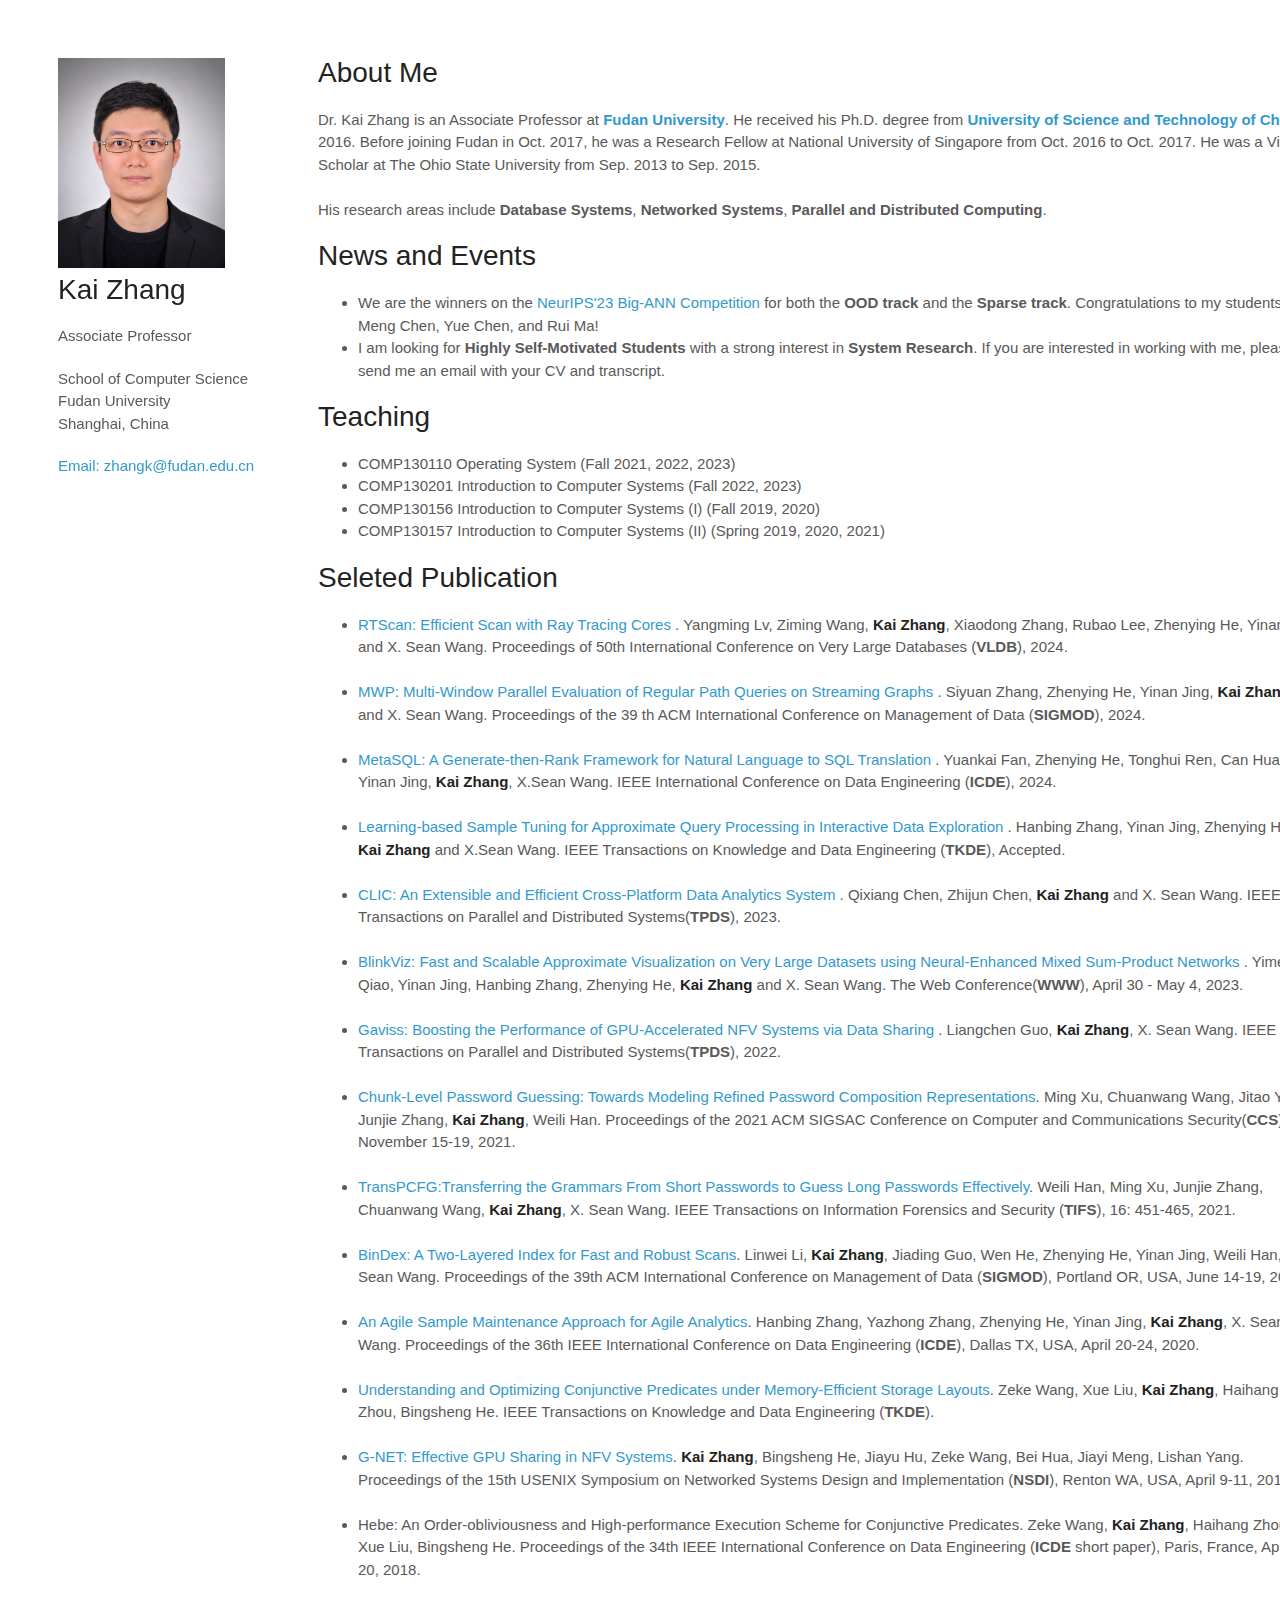
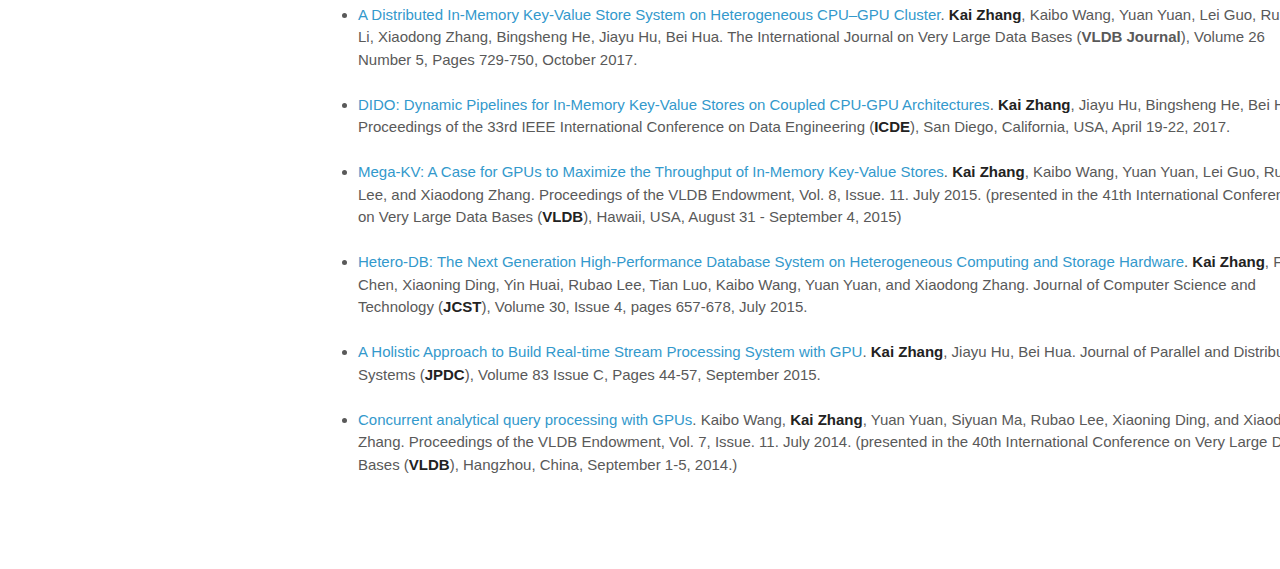
==== index.html @ 220f1250 "update authors" ====
<!doctype html>
<html>
  <head>
    <meta charset="utf-8">
    <meta http-equiv="X-UA-Compatible" content="chrome=1">
    <title>Kai Zhang</title>

    <link rel="stylesheet" href="stylesheets/styles.css">
    <link rel="stylesheet" href="stylesheets/pygment_trac.css">
    <meta name="viewport" content="width=device-width">
    <!--[if lt IE 9]>
    <script src="//html5shiv.googlecode.com/svn/trunk/html5.js"></script>
    <![endif]-->
  </head>
  <body>
    <div class="wrapper">
      <header>
        <div align="left">
          <img src="my.jpg" height="210"/>
        </div>
        <h1>Kai Zhang</h1>
        <p>Associate Professor</p>
        <p>School of Computer Science <br>  Fudan University <br>  Shanghai, China</p>
        <p><a href="mailto:zhangk@fudan.edu.cn">Email: zhangk@fudan.edu.cn</a></p>
        
      </header>
      <section>
        <h1>About Me</h1>

        <p>
          Dr. Kai Zhang is an Associate Professor at <a href="http://www.fudan.edu.cn/"><b>Fudan University</b></a>. He received his Ph.D. degree from <a href="http://www.ustc.edu.cn/"><b>University of Science and Technology of China</b></a> in 2016. Before joining Fudan in Oct. 2017, he was a Research Fellow at National University of Singapore from Oct. 2016 to Oct. 2017. He was a Visiting Scholar at The Ohio State University from Sep. 2013 to Sep. 2015.
          <br /> <br />
          His research areas include <b>Database Systems</b>, <b>Networked Systems</b>, <b>Parallel and Distributed Computing</b>.
        </p>

        <h1>News and Events</h1>

          <ul>
            <li>We are the winners on the <a href="https://big-ann-benchmarks.com/neurips23.html">NeurIPS'23 Big-ANN Competition</a> for both the <b>OOD track</b> and the <b>Sparse track</b>. Congratulations to my students Meng Chen, Yue Chen, and Rui Ma!  </li>
            <li>I am looking for <b>Highly Self-Motivated Students</b> with a strong interest in <b>System Research</b>. If you are interested in working with me, please send me an email with your CV and transcript.</li>
          </ul>

        <h1>Teaching</h1>
        <ul>
          <li>COMP130110 Operating System (Fall 2021, 2022, 2023)</li>
          <li>COMP130201 Introduction to Computer Systems (Fall 2022, 2023)</li>
          <li>COMP130156 Introduction to Computer Systems (I) (Fall 2019, 2020)</li>
          <li>COMP130157 Introduction to Computer Systems (II) (Spring 2019, 2020, 2021)</li>
        </ul>

        <h1>Seleted Publication</h1> 

        <ul>

          <li > <a href="">RTScan: Efficient Scan with Ray Tracing Cores </a>. Yangming Lv, Ziming Wang, <strong>Kai Zhang</strong>, Xiaodong Zhang, Rubao Lee, Zhenying He, Yinan Jing and X. Sean Wang. Proceedings of 50th International Conference on Very Large Databases (<b>VLDB</b>), 2024.
          </li>
          <br />
  
          <li > <a href="">MWP: Multi-Window Parallel Evaluation of Regular Path Queries on Streaming Graphs </a>. Siyuan Zhang, Zhenying He, Yinan Jing, <strong>Kai Zhang</strong> and X. Sean Wang.  Proceedings of the 39 th ACM International Conference on Management of Data (<b>SIGMOD</b>), 2024.
          </li>
          <br />
  
          <li > <a href="">MetaSQL: A Generate-then-Rank Framework for Natural Language to SQL Translation </a>. Yuankai Fan, Zhenying He, Tonghui Ren, Can Huang, Yinan Jing, <strong>Kai Zhang</strong>, X.Sean Wang.  IEEE International Conference on Data Engineering (<b>ICDE</b>), 2024.
          </li>
          <br />
  
          <li > <a href="">Learning-based Sample Tuning for Approximate Query Processing in Interactive Data Exploration </a>. Hanbing Zhang, Yinan Jing, Zhenying He, <strong>Kai Zhang</strong> and X.Sean Wang.   IEEE Transactions on Knowledge and Data Engineering (<b>TKDE</b>), Accepted.
          </li>
          <br />
  
          <li > <a href="">CLIC: An Extensible and Efficient Cross-Platform Data Analytics System </a>. Qixiang Chen, Zhijun Chen, <strong>Kai Zhang</strong> and X. Sean Wang.   IEEE Transactions on Parallel and Distributed Systems(<b>TPDS</b>), 2023.
          </li>
          <br />
  
          <li > <a href="">BlinkViz: Fast and Scalable Approximate Visualization on Very Large Datasets using Neural-Enhanced Mixed Sum-Product Networks </a>. Yimeng Qiao, Yinan Jing, Hanbing Zhang, Zhenying He, <strong>Kai Zhang</strong> and X. Sean Wang.  The Web Conference(<b>WWW</b>), April 30 - May 4, 2023.
          </li>
          <br />
  
          <li > <a href="">Gaviss: Boosting the Performance of GPU-Accelerated NFV Systems via Data Sharing </a>. Liangchen Guo, <strong>Kai Zhang</strong>, X. Sean Wang. IEEE Transactions on Parallel and Distributed Systems(<b>TPDS</b>), 2022.
          </li>
          <br />
  
          <li > <a href="CCS21.pdf">Chunk-Level Password Guessing: Towards Modeling Refined Password Composition Representations</a>. Ming Xu, Chuanwang Wang, Jitao Yu, Junjie Zhang, <strong>Kai Zhang</strong>, Weili Han. Proceedings of the 2021 ACM SIGSAC Conference on Computer and Communications Security(<b>CCS</b>), November 15-19, 2021.
          </li>
          <br />
  
          <li > <a href="CCS21.pdf">TransPCFG:Transferring the Grammars From Short Passwords to Guess Long Passwords Effectively</a>. Weili Han, Ming Xu, Junjie Zhang, Chuanwang Wang, <strong>Kai Zhang</strong>, X. Sean Wang. IEEE Transactions on Information Forensics and Security (<b>TIFS</b>), 16: 451-465, 2021.
          </li>
          <br />
  
  
  
          <li > <a href="Bindex.pdf">BinDex: A Two-Layered Index for Fast and Robust Scans</a>. Linwei Li, <strong>Kai Zhang</strong>, Jiading Guo, Wen He, Zhenying He, Yinan Jing, Weili Han, X. Sean Wang. Proceedings of the 39th ACM International Conference on Management of Data (<b>SIGMOD</b>), Portland OR, USA, June 14-19, 2020.
          </li>
          <br />
  
        <li > <a href="">An Agile Sample Maintenance Approach for Agile Analytics</a>.  Hanbing Zhang, Yazhong Zhang, Zhenying He, Yinan Jing, <strong>Kai Zhang</strong>, X. Sean Wang. Proceedings of the 36th IEEE International Conference on Data Engineering (<b>ICDE</b>), Dallas TX, USA, April 20-24, 2020.
        </li>
        <br />
      
      <li >  <a href="">Understanding and Optimizing Conjunctive Predicates under Memory-Efficient Storage Layouts</a>. Zeke Wang, Xue Liu, <strong>Kai Zhang</strong>, Haihang Zhou, Bingsheng He. IEEE Transactions on Knowledge and Data Engineering (<b>TKDE</b>).
      </li>
    <br />
      
      <li > <a href="G-NET.pdf">G-NET: Effective GPU Sharing in NFV Systems</a>.  <strong>Kai Zhang</strong>, Bingsheng He, Jiayu Hu, Zeke Wang, Bei Hua, Jiayi Meng, Lishan Yang.  Proceedings of the 15th USENIX Symposium on Networked Systems Design and Implementation (<b>NSDI</b>), Renton WA, USA, April 9-11, 2018.
          </li>
        <br />
      <li>  Hebe: An Order-obliviousness and High-performance Execution Scheme for Conjunctive Predicates.  Zeke Wang, <strong>Kai Zhang</strong>, Haihang Zhou, Xue Liu, Bingsheng He. Proceedings of the 34th IEEE International Conference on Data Engineering (<b>ICDE</b> short paper), Paris, France, April 16-20, 2018.
        </li>
      <br />
      <li>  <a href="VLDBJ2017.pdf">A Distributed In-Memory Key-Value Store System on Heterogeneous CPU–GPU Cluster</a>. <strong>Kai Zhang</strong>, Kaibo Wang, Yuan Yuan, Lei Guo, Rubao Li, Xiaodong Zhang, Bingsheng He, Jiayu Hu, Bei Hua. The International Journal on Very Large Data Bases (<b>VLDB Journal</b>), Volume 26 Number 5, Pages 729-750, October 2017. </li>
        <br />
      <li> <a href="ICDE2017.pdf">DIDO: Dynamic Pipelines for In-Memory Key-Value Stores on Coupled CPU-GPU Architectures</a>. <strong>Kai Zhang</strong>, Jiayu Hu, Bingsheng He, Bei Hua. Proceedings of the 33rd IEEE International Conference on Data Engineering (<strong>ICDE</strong>), San Diego, California, USA, April 19-22, 2017. </li>
        <br />
        <li>  <a href="VLDB2015.pdf">Mega-KV: A Case for GPUs to Maximize the Throughput of In-Memory Key-Value Stores</a>. <strong>Kai Zhang</strong>, Kaibo Wang, Yuan Yuan, Lei Guo, Rubao Lee, and Xiaodong Zhang.  Proceedings of the VLDB Endowment, Vol. 8, Issue. 11. July 2015. (presented in the 41th International Conference on Very Large Data Bases (<strong>VLDB</strong>), Hawaii, USA, August 31 - September 4, 2015) </li>
        <br />
  
        <li> <a href="JCST2015.pdf">Hetero-DB: The Next Generation High-Performance Database System on Heterogeneous Computing and Storage Hardware</a>. <strong>Kai Zhang</strong>, Feng Chen, Xiaoning Ding, Yin Huai, Rubao Lee, Tian Luo, Kaibo Wang, Yuan Yuan, and Xiaodong Zhang. Journal of Computer Science and Technology (<strong>JCST</strong>), Volume 30, Issue 4, pages 657-678, July 2015. </li>
        <br />
  
        <li> <a href="JPDC2015.pdf">A Holistic Approach to Build Real-time Stream Processing System with GPU</a>. <strong>Kai Zhang</strong>, Jiayu Hu, Bei Hua.  Journal of Parallel and Distributed Systems (<strong>JPDC</strong>), Volume 83 Issue C, Pages 44-57, September 2015. </li>
        <br />
  
        <li> <a href="VLDB2014.pdf">Concurrent analytical query processing with GPUs</a>. Kaibo Wang, <strong>Kai Zhang</strong>, Yuan Yuan, Siyuan Ma, Rubao Lee, Xiaoning Ding, and Xiaodong Zhang. Proceedings of the VLDB Endowment, Vol. 7, Issue. 11. July 2014. (presented in the 40th International Conference on Very Large Data Bases (<strong>VLDB</strong>), Hangzhou, China, September 1-5, 2014.) </li>
        <br />
        </ul>




        

  </body>
</html>
---- stylesheets/styles.css ----
body {
  background-color: #fff;
  padding:50px;
  font: 15px/1.5 -apple-system, BlinkMacSystemFont, "Segoe UI", Roboto, Oxygen, Ubuntu, Cantarell, "Fira Sans", "Droid Sans", "Helvetica Neue", Arial, sans-serif, "Apple Color Emoji", "Segoe UI Emoji", "Segoe UI Symbol";
  color:#595959;
  font-weight:500;
}

h1, h2, h3, h4, h5, h6 {
  color:#222;
  margin:0 0 20px;
}

p, ul, ol, table, pre, dl {
  margin:0 0 20px;
}

h1, h2, h3 {
  line-height:1.1;
}

h1 {
  font-size:28px;
  font-weight: 500;
}

h2 {
  color:#393939;
  font-weight: 500;
}

h3, h4, h5, h6 {
  color:#494949;
  font-weight: 500;
}

a {
  color:#39c;
  text-decoration:none;
}

a:hover {
  color:#069;
}

a small {
  font-size:11px;
  color:#777;
  margin-top:-0.3em;
  display:block;
}

a:hover small {
  color:#777;
}

.wrapper {
  width:1260px;
  margin:0 auto;
}

blockquote {
  border-left:1px solid #e5e5e5;
  margin:0;
  padding:0 0 0 20px;
  font-style:italic;
}

code, pre {
  font-family:Monaco, Bitstream Vera Sans Mono, Lucida Console, Terminal, Consolas, Liberation Mono, DejaVu Sans Mono, Courier New, monospace;
  color:#333;
}

pre {
  padding:8px 15px;
  background: #f8f8f8;
  border-radius:5px;
  border:1px solid #e5e5e5;
  overflow-x: auto;
}

table {
  width:100%;
  border-collapse:collapse;
}

th, td {
  text-align:left;
  padding:5px 10px;
  border-bottom:1px solid #e5e5e5;
}

dt {
  color:#444;
  font-weight:500;
}

th {
  color:#444;
}

img {
  max-width:100%;
}

header {
  width:270px;
  float:left;
  position:fixed;
  -webkit-font-smoothing:subpixel-antialiased;
}

header ul {
  list-style:none;
  height:40px;
  padding:0;
  background: #f4f4f4;
  border-radius:5px;
  border:1px solid #e0e0e0;
  width:270px;
}

header li {
  width:89px;
  float:left;
  border-right:1px solid #e0e0e0;
  height:40px;
}

header li:first-child a {
  border-radius:5px 0 0 5px;
}

header li:last-child a {
  border-radius:0 5px 5px 0;
}

header ul a {
  line-height:1;
  font-size:11px;
  color:#999;
  display:block;
  text-align:center;
  padding-top:6px;
  height:34px;
}

header ul a:hover {
  color:#999;
}

header ul a:active {
  background-color:#f0f0f0;
}

strong {
  color:#222;
  font-weight:700;
}

header ul li + li + li {
  border-right:none;
  width:89px;
}

header ul a strong {
  font-size:14px;
  display:block;
  color:#222;
}

section {
  width:1000px;
  float:right;
  padding-bottom:50px;
}

small {
  font-size:11px;
}

hr {
  border:0;
  background:#e5e5e5;
  height:1px;
  margin:0 0 20px;
}

footer {
  width:270px;
  float:left;
  position:fixed;
  bottom:50px;
  -webkit-font-smoothing:subpixel-antialiased;
}

@media print, screen and (max-width: 960px) {

  div.wrapper {
    width:auto;
    margin:0;
  }

  header, section, footer {
    float:none;
    position:static;
    width:auto;
  }

  header {
    padding-right:320px;
  }

  section {
    border:1px solid #e5e5e5;
    border-width:1px 0;
    padding:20px 0;
    margin:0 0 20px;
  }

  header a small {
    display:inline;
  }

  header ul {
    position:absolute;
    right:50px;
    top:52px;
  }
}

@media print, screen and (max-width: 720px) {
  body {
    word-wrap:break-word;
  }

  header {
    padding:0;
  }

  header ul, header p.view {
    position:static;
  }

  pre, code {
    word-wrap:normal;
  }
}

@media print, screen and (max-width: 480px) {
  body {
    padding:15px;
  }

  header ul {
    width:99%;
  }

  header li, header ul li + li + li {
    width:33%;
  }
}

@media print {
  body {
    padding:0.4in;
    font-size:12pt;
    color:#444;
  }
}
---- stylesheets/pygment_trac.css ----
.highlight  { background: #ffffff; }
.highlight .c { color: #999988; font-style: italic } /* Comment */
.highlight .err { color: #a61717; background-color: #e3d2d2 } /* Error */
.highlight .k { font-weight: bold } /* Keyword */
.highlight .o { font-weight: bold } /* Operator */
.highlight .cm { color: #999988; font-style: italic } /* Comment.Multiline */
.highlight .cp { color: #999999; font-weight: bold } /* Comment.Preproc */
.highlight .c1 { color: #999988; font-style: italic } /* Comment.Single */
.highlight .cs { color: #999999; font-weight: bold; font-style: italic } /* Comment.Special */
.highlight .gd { color: #000000; background-color: #ffdddd } /* Generic.Deleted */
.highlight .gd .x { color: #000000; background-color: #ffaaaa } /* Generic.Deleted.Specific */
.highlight .ge { font-style: italic } /* Generic.Emph */
.highlight .gr { color: #aa0000 } /* Generic.Error */
.highlight .gh { color: #999999 } /* Generic.Heading */
.highlight .gi { color: #000000; background-color: #ddffdd } /* Generic.Inserted */
.highlight .gi .x { color: #000000; background-color: #aaffaa } /* Generic.Inserted.Specific */
.highlight .go { color: #888888 } /* Generic.Output */
.highlight .gp { color: #555555 } /* Generic.Prompt */
.highlight .gs { font-weight: bold } /* Generic.Strong */
.highlight .gu { color: #800080; font-weight: bold; } /* Generic.Subheading */
.highlight .gt { color: #aa0000 } /* Generic.Traceback */
.highlight .kc { font-weight: bold } /* Keyword.Constant */
.highlight .kd { font-weight: bold } /* Keyword.Declaration */
.highlight .kn { font-weight: bold } /* Keyword.Namespace */
.highlight .kp { font-weight: bold } /* Keyword.Pseudo */
.highlight .kr { font-weight: bold } /* Keyword.Reserved */
.highlight .kt { color: #445588; font-weight: bold } /* Keyword.Type */
.highlight .m { color: #009999 } /* Literal.Number */
.highlight .s { color: #d14 } /* Literal.String */
.highlight .na { color: #008080 } /* Name.Attribute */
.highlight .nb { color: #0086B3 } /* Name.Builtin */
.highlight .nc { color: #445588; font-weight: bold } /* Name.Class */
.highlight .no { color: #008080 } /* Name.Constant */
.highlight .ni { color: #800080 } /* Name.Entity */
.highlight .ne { color: #990000; font-weight: bold } /* Name.Exception */
.highlight .nf { color: #990000; font-weight: bold } /* Name.Function */
.highlight .nn { color: #555555 } /* Name.Namespace */
.highlight .nt { color: #000080 } /* Name.Tag */
.highlight .nv { color: #008080 } /* Name.Variable */
.highlight .ow { font-weight: bold } /* Operator.Word */
.highlight .w { color: #bbbbbb } /* Text.Whitespace */
.highlight .mf { color: #009999 } /* Literal.Number.Float */
.highlight .mh { color: #009999 } /* Literal.Number.Hex */
.highlight .mi { color: #009999 } /* Literal.Number.Integer */
.highlight .mo { color: #009999 } /* Literal.Number.Oct */
.highlight .sb { color: #d14 } /* Literal.String.Backtick */
.highlight .sc { color: #d14 } /* Literal.String.Char */
.highlight .sd { color: #d14 } /* Literal.String.Doc */
.highlight .s2 { color: #d14 } /* Literal.String.Double */
.highlight .se { color: #d14 } /* Literal.String.Escape */
.highlight .sh { color: #d14 } /* Literal.String.Heredoc */
.highlight .si { color: #d14 } /* Literal.String.Interpol */
.highlight .sx { color: #d14 } /* Literal.String.Other */
.highlight .sr { color: #009926 } /* Literal.String.Regex */
.highlight .s1 { color: #d14 } /* Literal.String.Single */
.highlight .ss { color: #990073 } /* Literal.String.Symbol */
.highlight .bp { color: #999999 } /* Name.Builtin.Pseudo */
.highlight .vc { color: #008080 } /* Name.Variable.Class */
.highlight .vg { color: #008080 } /* Name.Variable.Global */
.highlight .vi { color: #008080 } /* Name.Variable.Instance */
.highlight .il { color: #009999 } /* Literal.Number.Integer.Long */

.type-csharp .highlight .k { color: #0000FF }
.type-csharp .highlight .kt { color: #0000FF }
.type-csharp .highlight .nf { color: #000000; font-weight: normal }
.type-csharp .highlight .nc { color: #2B91AF }
.type-csharp .highlight .nn { color: #000000 }
.type-csharp .highlight .s { color: #A31515 }
.type-csharp .highlight .sc { color: #A31515 }
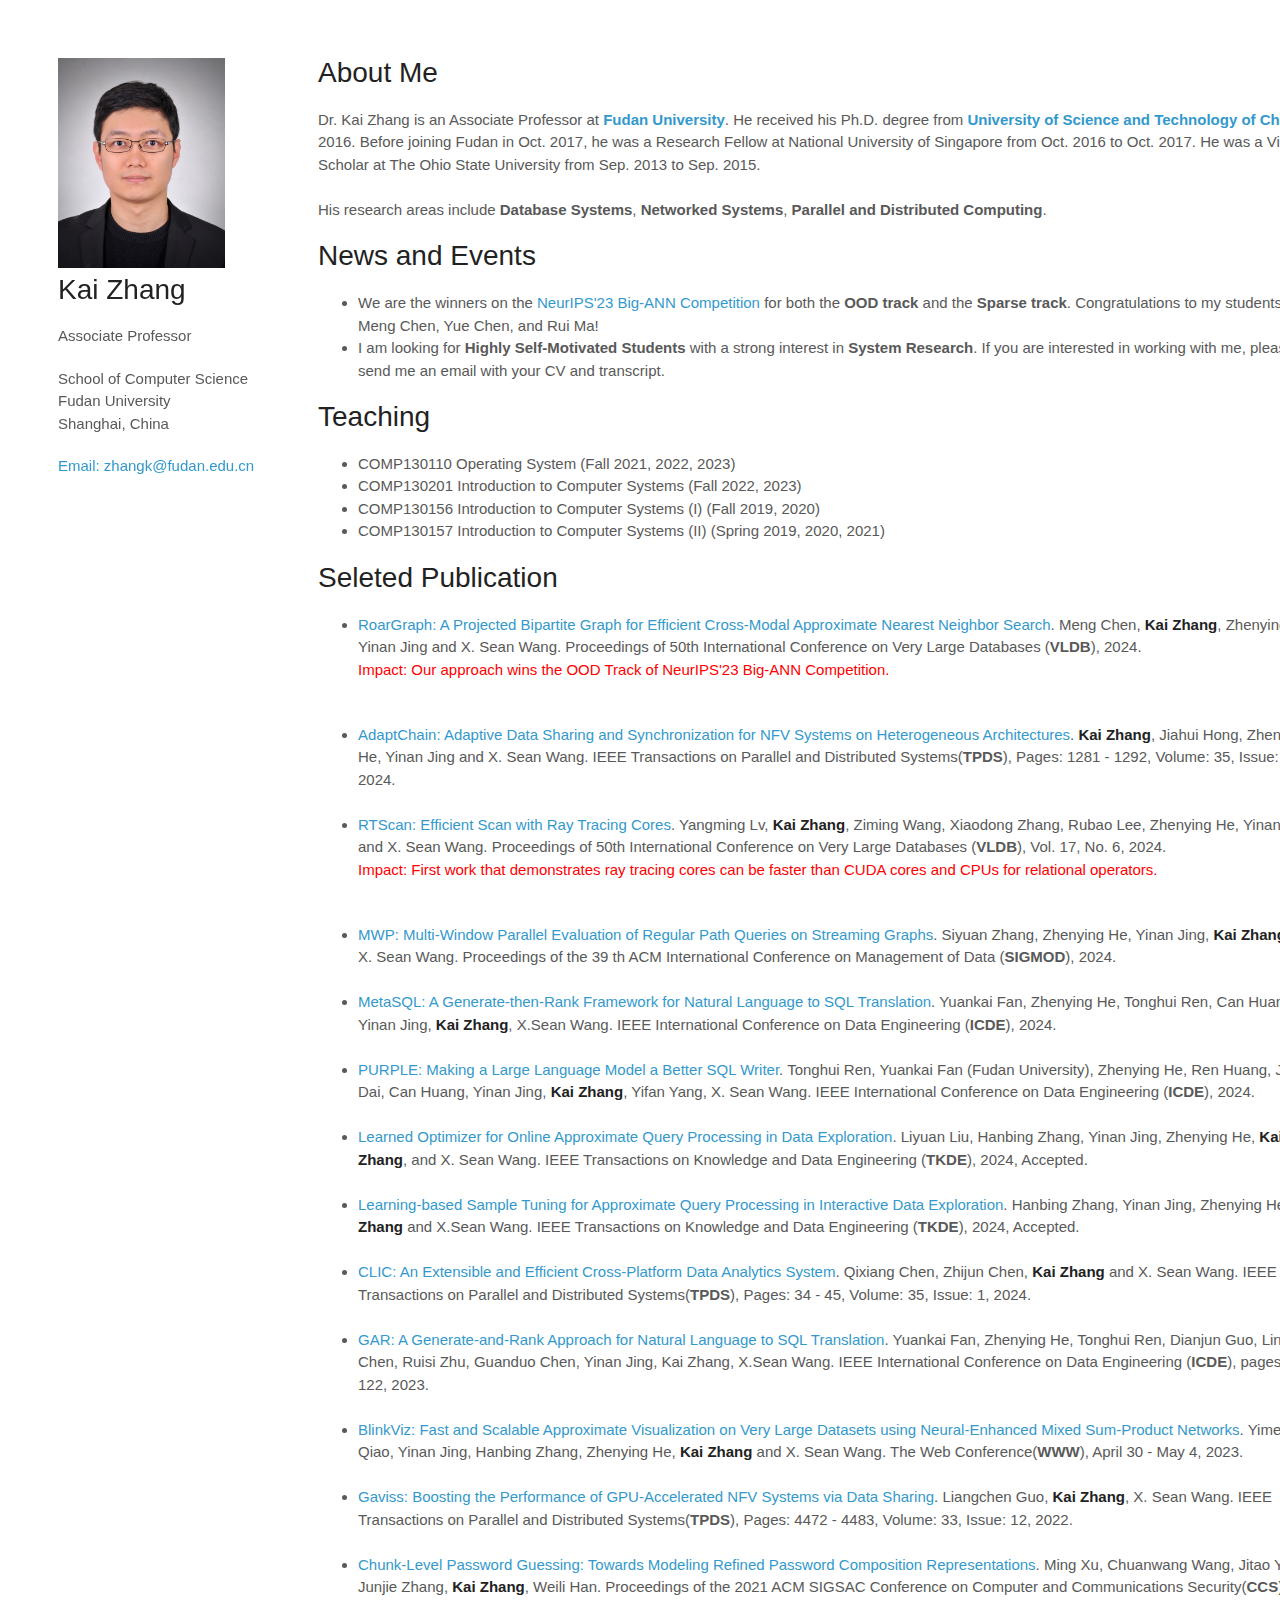
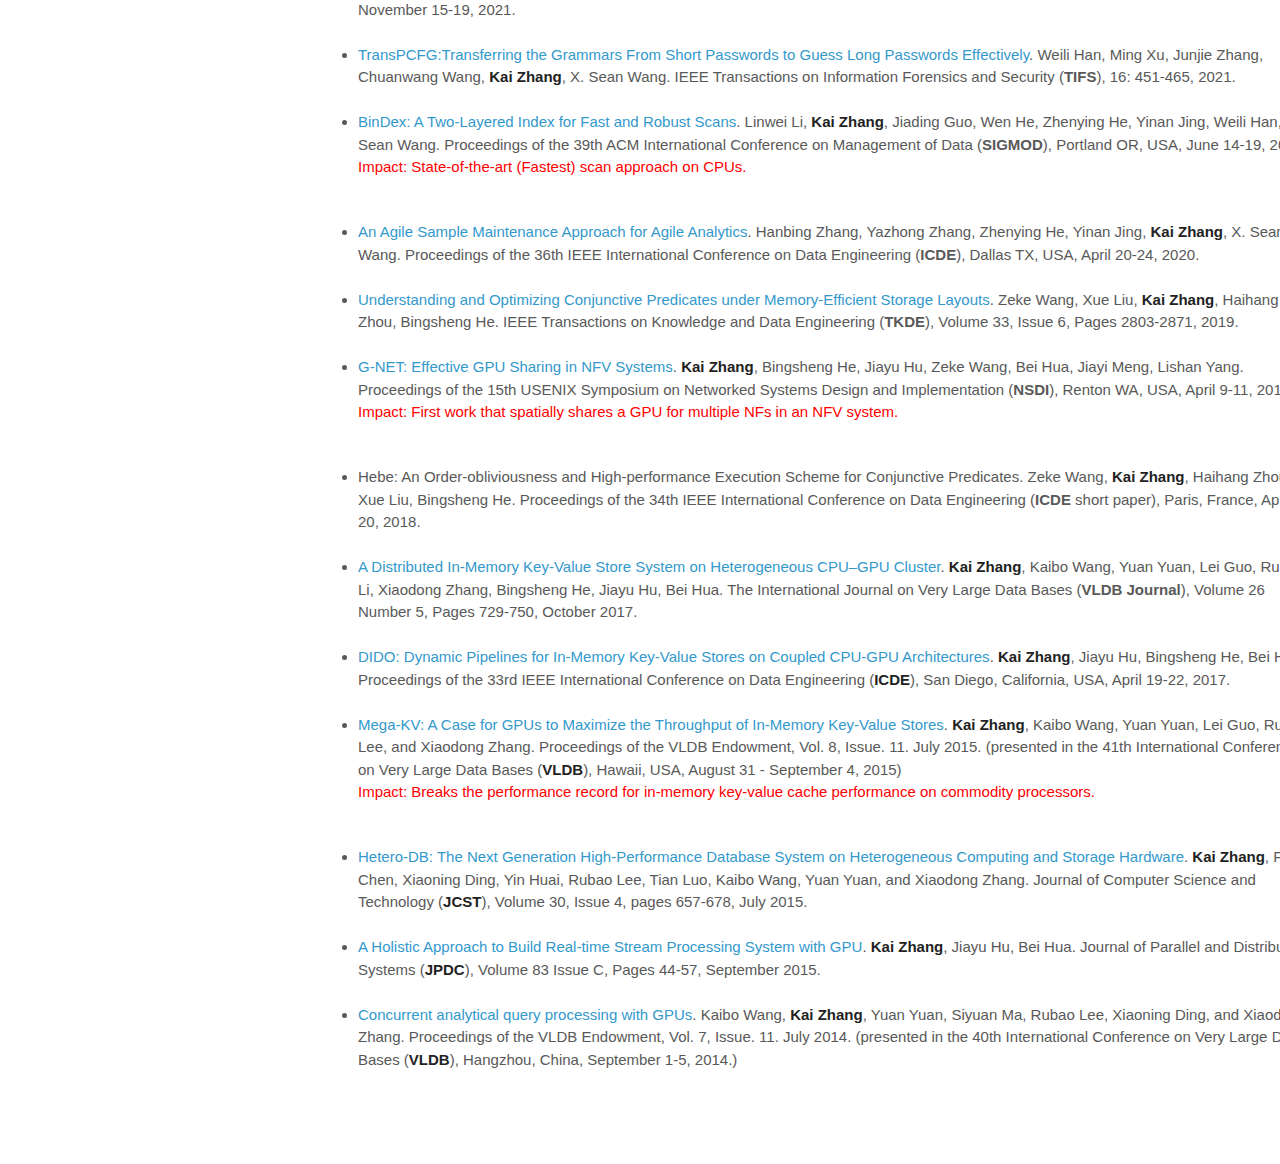
==== commit e4f99eb7: "2024 first update" ====
--- a/index.html
+++ b/index.html
@@ -52,31 +52,51 @@
 
         <ul>
 
-          <li > <a href="">RTScan: Efficient Scan with Ray Tracing Cores </a>. Yangming Lv, Ziming Wang, <strong>Kai Zhang</strong>, Xiaodong Zhang, Rubao Lee, Zhenying He, Yinan Jing and X. Sean Wang. Proceedings of 50th International Conference on Very Large Databases (<b>VLDB</b>), 2024.
+          <li > <a href="">RoarGraph: A Projected Bipartite Graph for Efficient Cross-Modal Approximate Nearest Neighbor Search</a>. Meng Chen, <strong>Kai Zhang</strong>, Zhenying He, Yinan Jing and X. Sean Wang. Proceedings of 50th International Conference on Very Large Databases (<b>VLDB</b>), 2024. <p style="color:red;"> Impact: Our approach wins the OOD Track of NeurIPS'23 Big-ANN Competition.</p>
+          </li>
+          <br />
+
+          <li > <a href="AdaptChain2024.pdf">AdaptChain: Adaptive Data Sharing and Synchronization for NFV Systems on Heterogeneous Architectures</a>. <strong>Kai Zhang</strong>, Jiahui Hong, Zhenying He, Yinan Jing and X. Sean Wang. IEEE Transactions on Parallel and Distributed Systems(<b>TPDS</b>), Pages: 1281 - 1292, Volume: 35, Issue: 7, 2024.
+          </li>
+          <br />
+
+          <li > <a href="RTScan2024.pdf">RTScan: Efficient Scan with Ray Tracing Cores</a>. Yangming Lv, <strong>Kai Zhang</strong>, Ziming Wang, Xiaodong Zhang, Rubao Lee, Zhenying He, Yinan Jing and X. Sean Wang. Proceedings of 50th International Conference on Very Large Databases (<b>VLDB</b>), Vol. 17, No. 6, 2024. <p style="color:red;"> Impact: First work that demonstrates ray tracing cores can be faster than CUDA cores and CPUs for relational operators.</p>
           </li>
           <br />
   
-          <li > <a href="">MWP: Multi-Window Parallel Evaluation of Regular Path Queries on Streaming Graphs </a>. Siyuan Zhang, Zhenying He, Yinan Jing, <strong>Kai Zhang</strong> and X. Sean Wang.  Proceedings of the 39 th ACM International Conference on Management of Data (<b>SIGMOD</b>), 2024.
+          <li > <a href="MWP2024.pdf">MWP: Multi-Window Parallel Evaluation of Regular Path Queries on Streaming Graphs</a>. Siyuan Zhang, Zhenying He, Yinan Jing, <strong>Kai Zhang</strong> and X. Sean Wang.  Proceedings of the 39 th ACM International Conference on Management of Data (<b>SIGMOD</b>), 2024.
           </li>
           <br />
   
-          <li > <a href="">MetaSQL: A Generate-then-Rank Framework for Natural Language to SQL Translation </a>. Yuankai Fan, Zhenying He, Tonghui Ren, Can Huang, Yinan Jing, <strong>Kai Zhang</strong>, X.Sean Wang.  IEEE International Conference on Data Engineering (<b>ICDE</b>), 2024.
+          <li > <a href="MetaSQL2024.pdf">MetaSQL: A Generate-then-Rank Framework for Natural Language to SQL Translation</a>. Yuankai Fan, Zhenying He, Tonghui Ren, Can Huang, Yinan Jing, <strong>Kai Zhang</strong>, X.Sean Wang.  IEEE International Conference on Data Engineering (<b>ICDE</b>), 2024.
+          </li>
+          <br />
+
+          <li > <a href="Purple2024.pdf">PURPLE: Making a Large Language Model a Better SQL Writer</a>. Tonghui Ren, Yuankai Fan (Fudan University), Zhenying He, Ren Huang, Jiaqi Dai, Can Huang, Yinan Jing, <strong>Kai Zhang</strong>, Yifan Yang, X. Sean Wang.  IEEE International Conference on Data Engineering (<b>ICDE</b>), 2024.
+          </li>
+          <br />
+
+          <li > <a href="">Learned Optimizer for Online Approximate Query Processing in Data Exploration</a>. Liyuan Liu, Hanbing Zhang, Yinan Jing, Zhenying He, <strong>Kai Zhang</strong>, and X. Sean Wang.  IEEE Transactions on Knowledge and Data Engineering (<b>TKDE</b>), 2024, Accepted.
           </li>
           <br />
   
-          <li > <a href="">Learning-based Sample Tuning for Approximate Query Processing in Interactive Data Exploration </a>. Hanbing Zhang, Yinan Jing, Zhenying He, <strong>Kai Zhang</strong> and X.Sean Wang.   IEEE Transactions on Knowledge and Data Engineering (<b>TKDE</b>), Accepted.
+          <li > <a href="HB-TKDE2024.pdf">Learning-based Sample Tuning for Approximate Query Processing in Interactive Data Exploration</a>. Hanbing Zhang, Yinan Jing, Zhenying He, <strong>Kai Zhang</strong> and X.Sean Wang. IEEE Transactions on Knowledge and Data Engineering (<b>TKDE</b>), 2024, Accepted.
           </li>
           <br />
   
-          <li > <a href="">CLIC: An Extensible and Efficient Cross-Platform Data Analytics System </a>. Qixiang Chen, Zhijun Chen, <strong>Kai Zhang</strong> and X. Sean Wang.   IEEE Transactions on Parallel and Distributed Systems(<b>TPDS</b>), 2023.
+          <li > <a href="CLIC2024.pdf">CLIC: An Extensible and Efficient Cross-Platform Data Analytics System</a>. Qixiang Chen, Zhijun Chen, <strong>Kai Zhang</strong> and X. Sean Wang.   IEEE Transactions on Parallel and Distributed Systems(<b>TPDS</b>), Pages: 34 - 45, Volume: 35, Issue: 1, 2024.
+          </li>
+          <br />
+
+          <li > <a href="Gar2023.pdf">GAR: A Generate-and-Rank Approach for Natural Language to SQL Translation</a>. Yuankai Fan, Zhenying He, Tonghui Ren, Dianjun Guo, Lin Chen, Ruisi Zhu, Guanduo Chen, Yinan Jing, Kai Zhang, X.Sean Wang. IEEE International Conference on Data Engineering (<b>ICDE</b>), pages 110-122, 2023.
           </li>
           <br />
   
-          <li > <a href="">BlinkViz: Fast and Scalable Approximate Visualization on Very Large Datasets using Neural-Enhanced Mixed Sum-Product Networks </a>. Yimeng Qiao, Yinan Jing, Hanbing Zhang, Zhenying He, <strong>Kai Zhang</strong> and X. Sean Wang.  The Web Conference(<b>WWW</b>), April 30 - May 4, 2023.
+          <li > <a href="BlinkViz2023.pdf">BlinkViz: Fast and Scalable Approximate Visualization on Very Large Datasets using Neural-Enhanced Mixed Sum-Product Networks</a>. Yimeng Qiao, Yinan Jing, Hanbing Zhang, Zhenying He, <strong>Kai Zhang</strong> and X. Sean Wang.  The Web Conference(<b>WWW</b>), April 30 - May 4, 2023.
           </li>
           <br />
   
-          <li > <a href="">Gaviss: Boosting the Performance of GPU-Accelerated NFV Systems via Data Sharing </a>. Liangchen Guo, <strong>Kai Zhang</strong>, X. Sean Wang. IEEE Transactions on Parallel and Distributed Systems(<b>TPDS</b>), 2022.
+          <li > <a href="Gaviss2022.pdf">Gaviss: Boosting the Performance of GPU-Accelerated NFV Systems via Data Sharing</a>. Liangchen Guo, <strong>Kai Zhang</strong>, X. Sean Wang. IEEE Transactions on Parallel and Distributed Systems(<b>TPDS</b>), Pages: 4472 - 4483, Volume: 33, Issue: 12, 2022.
           </li>
           <br />
   
@@ -90,19 +110,20 @@
   
   
   
-          <li > <a href="Bindex.pdf">BinDex: A Two-Layered Index for Fast and Robust Scans</a>. Linwei Li, <strong>Kai Zhang</strong>, Jiading Guo, Wen He, Zhenying He, Yinan Jing, Weili Han, X. Sean Wang. Proceedings of the 39th ACM International Conference on Management of Data (<b>SIGMOD</b>), Portland OR, USA, June 14-19, 2020.
+          <li > <a href="Bindex2020.pdf">BinDex: A Two-Layered Index for Fast and Robust Scans</a>. Linwei Li, <strong>Kai Zhang</strong>, Jiading Guo, Wen He, Zhenying He, Yinan Jing, Weili Han, X. Sean Wang. Proceedings of the 39th ACM International Conference on Management of Data (<b>SIGMOD</b>), Portland OR, USA, June 14-19, 2020. <p style="color:red;"> Impact: State-of-the-art (Fastest) scan approach on CPUs.</p>
           </li>
           <br />
   
-        <li > <a href="">An Agile Sample Maintenance Approach for Agile Analytics</a>.  Hanbing Zhang, Yazhong Zhang, Zhenying He, Yinan Jing, <strong>Kai Zhang</strong>, X. Sean Wang. Proceedings of the 36th IEEE International Conference on Data Engineering (<b>ICDE</b>), Dallas TX, USA, April 20-24, 2020.
+        <li > <a href="Agile2020.pdf">An Agile Sample Maintenance Approach for Agile Analytics</a>.  Hanbing Zhang, Yazhong Zhang, Zhenying He, Yinan Jing, <strong>Kai Zhang</strong>, X. Sean Wang. Proceedings of the 36th IEEE International Conference on Data Engineering (<b>ICDE</b>), Dallas TX, USA, April 20-24, 2020.
         </li>
         <br />
       
-      <li >  <a href="">Understanding and Optimizing Conjunctive Predicates under Memory-Efficient Storage Layouts</a>. Zeke Wang, Xue Liu, <strong>Kai Zhang</strong>, Haihang Zhou, Bingsheng He. IEEE Transactions on Knowledge and Data Engineering (<b>TKDE</b>).
+      <li >  <a href="Conjunctive2021.pdf">Understanding and Optimizing Conjunctive Predicates under Memory-Efficient Storage Layouts</a>. Zeke Wang, Xue Liu, <strong>Kai Zhang</strong>, Haihang Zhou, Bingsheng He. IEEE Transactions on Knowledge and Data Engineering (<b>TKDE</b>), Volume 33, Issue 6, Pages 2803-2871, 2019.
       </li>
     <br />
       
       <li > <a href="G-NET.pdf">G-NET: Effective GPU Sharing in NFV Systems</a>.  <strong>Kai Zhang</strong>, Bingsheng He, Jiayu Hu, Zeke Wang, Bei Hua, Jiayi Meng, Lishan Yang.  Proceedings of the 15th USENIX Symposium on Networked Systems Design and Implementation (<b>NSDI</b>), Renton WA, USA, April 9-11, 2018.
+        <p style="color:red;"> Impact: First work that spatially shares a GPU for multiple NFs in an NFV system.</p>
           </li>
         <br />
       <li>  Hebe: An Order-obliviousness and High-performance Execution Scheme for Conjunctive Predicates.  Zeke Wang, <strong>Kai Zhang</strong>, Haihang Zhou, Xue Liu, Bingsheng He. Proceedings of the 34th IEEE International Conference on Data Engineering (<b>ICDE</b> short paper), Paris, France, April 16-20, 2018.
@@ -112,7 +133,9 @@
         <br />
       <li> <a href="ICDE2017.pdf">DIDO: Dynamic Pipelines for In-Memory Key-Value Stores on Coupled CPU-GPU Architectures</a>. <strong>Kai Zhang</strong>, Jiayu Hu, Bingsheng He, Bei Hua. Proceedings of the 33rd IEEE International Conference on Data Engineering (<strong>ICDE</strong>), San Diego, California, USA, April 19-22, 2017. </li>
         <br />
-        <li>  <a href="VLDB2015.pdf">Mega-KV: A Case for GPUs to Maximize the Throughput of In-Memory Key-Value Stores</a>. <strong>Kai Zhang</strong>, Kaibo Wang, Yuan Yuan, Lei Guo, Rubao Lee, and Xiaodong Zhang.  Proceedings of the VLDB Endowment, Vol. 8, Issue. 11. July 2015. (presented in the 41th International Conference on Very Large Data Bases (<strong>VLDB</strong>), Hawaii, USA, August 31 - September 4, 2015) </li>
+        <li>  <a href="VLDB2015.pdf">Mega-KV: A Case for GPUs to Maximize the Throughput of In-Memory Key-Value Stores</a>. <strong>Kai Zhang</strong>, Kaibo Wang, Yuan Yuan, Lei Guo, Rubao Lee, and Xiaodong Zhang.  Proceedings of the VLDB Endowment, Vol. 8, Issue. 11. July 2015. (presented in the 41th International Conference on Very Large Data Bases (<strong>VLDB</strong>), Hawaii, USA, August 31 - September 4, 2015) 
+          <p style="color:red;"> Impact: Breaks the performance record for in-memory key-value cache performance on commodity processors.</p>
+        </li>
         <br />
   
         <li> <a href="JCST2015.pdf">Hetero-DB: The Next Generation High-Performance Database System on Heterogeneous Computing and Storage Hardware</a>. <strong>Kai Zhang</strong>, Feng Chen, Xiaoning Ding, Yin Huai, Rubao Lee, Tian Luo, Kaibo Wang, Yuan Yuan, and Xiaodong Zhang. Journal of Computer Science and Technology (<strong>JCST</strong>), Volume 30, Issue 4, pages 657-678, July 2015. </li>
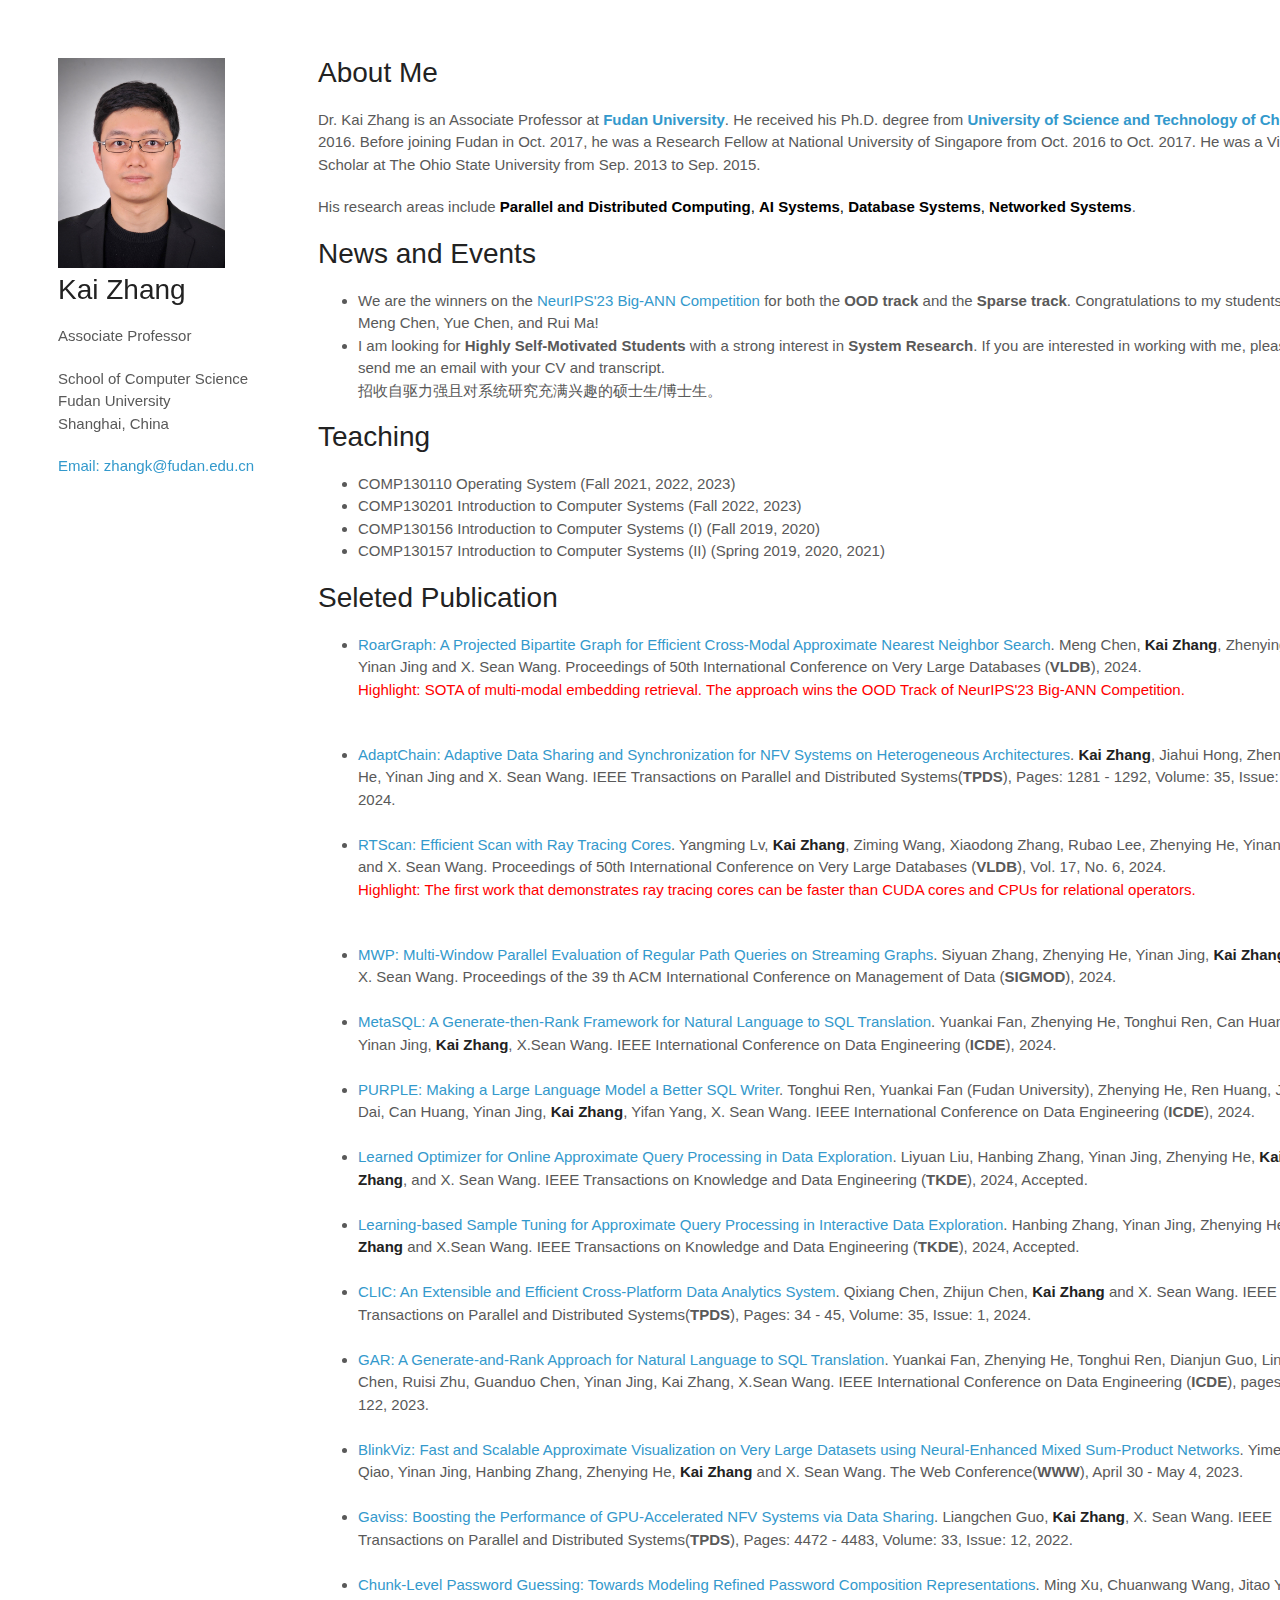
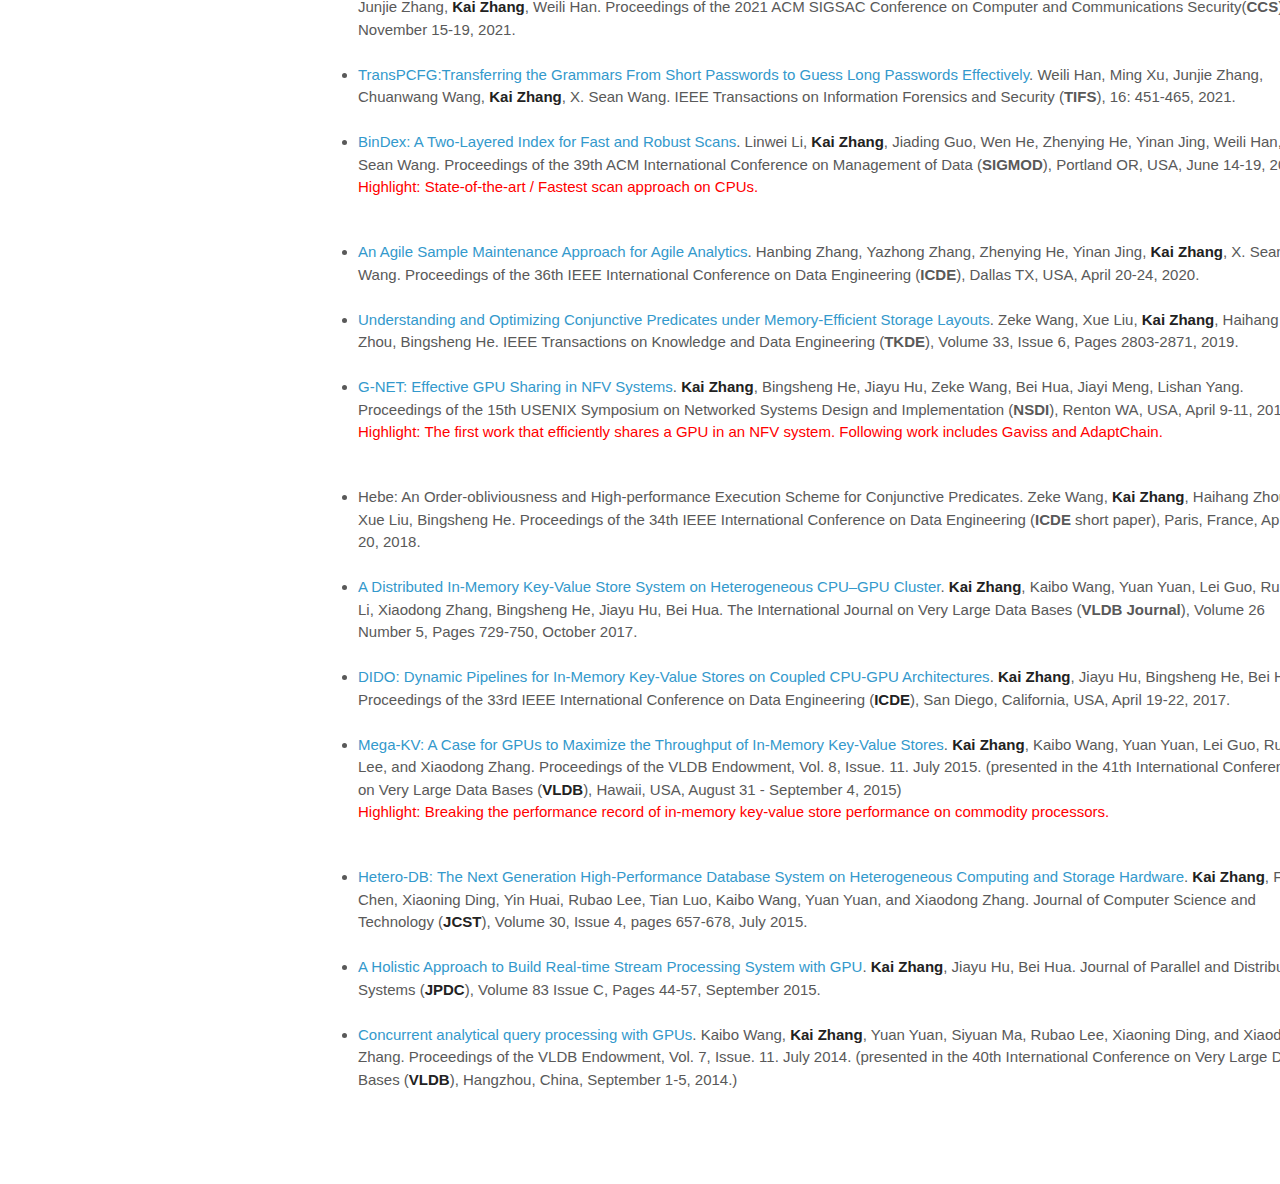
==== commit 014f0f5c: "update highlight" ====
--- a/index.html
+++ b/index.html
@@ -28,16 +28,16 @@
         <h1>About Me</h1>
 
         <p>
-          Dr. Kai Zhang is an Associate Professor at <a href="http://www.fudan.edu.cn/"><b>Fudan University</b></a>. He received his Ph.D. degree from <a href="http://www.ustc.edu.cn/"><b>University of Science and Technology of China</b></a> in 2016. Before joining Fudan in Oct. 2017, he was a Research Fellow at National University of Singapore from Oct. 2016 to Oct. 2017. He was a Visiting Scholar at The Ohio State University from Sep. 2013 to Sep. 2015.
-          <br /> <br />
-          His research areas include <b>Database Systems</b>, <b>Networked Systems</b>, <b>Parallel and Distributed Computing</b>.
+          Dr. Kai Zhang is an Associate Professor at <a href="http://www.fudan.edu.cn/"><b>Fudan University</b></a>. He received his Ph.D. degree from <a href="http://www.ustc.edu.cn/"><b>University of Science and Technology of China</b></a> in 2016. Before joining Fudan in Oct. 2017, he was a Research Fellow at National University of Singapore from Oct. 2016 to Oct. 2017. He was a Visiting Scholar at The Ohio State University from Sep. 2013 to Sep. 2015.</p>
+          <p>
+          His research areas include  <font color="black"><b>Parallel and Distributed Computing</b>, <b>AI Systems</b>, <b>Database Systems</b>, <b>Networked Systems</b></font>.
         </p>
 
         <h1>News and Events</h1>
 
           <ul>
             <li>We are the winners on the <a href="https://big-ann-benchmarks.com/neurips23.html">NeurIPS'23 Big-ANN Competition</a> for both the <b>OOD track</b> and the <b>Sparse track</b>. Congratulations to my students Meng Chen, Yue Chen, and Rui Ma!  </li>
-            <li>I am looking for <b>Highly Self-Motivated Students</b> with a strong interest in <b>System Research</b>. If you are interested in working with me, please send me an email with your CV and transcript.</li>
+            <li>I am looking for <b>Highly Self-Motivated Students</b> with a strong interest in <b>System Research</b>. If you are interested in working with me, please send me an email with your CV and transcript. <br />招收自驱力强且对系统研究充满兴趣的硕士生/博士生。</li>
           </ul>
 
         <h1>Teaching</h1>
@@ -52,7 +52,7 @@
 
         <ul>
 
-          <li > <a href="">RoarGraph: A Projected Bipartite Graph for Efficient Cross-Modal Approximate Nearest Neighbor Search</a>. Meng Chen, <strong>Kai Zhang</strong>, Zhenying He, Yinan Jing and X. Sean Wang. Proceedings of 50th International Conference on Very Large Databases (<b>VLDB</b>), 2024. <p style="color:red;"> Impact: Our approach wins the OOD Track of NeurIPS'23 Big-ANN Competition.</p>
+          <li > <a href="">RoarGraph: A Projected Bipartite Graph for Efficient Cross-Modal Approximate Nearest Neighbor Search</a>. Meng Chen, <strong>Kai Zhang</strong>, Zhenying He, Yinan Jing and X. Sean Wang. Proceedings of 50th International Conference on Very Large Databases (<b>VLDB</b>), 2024. <p style="color:red;"> Highlight: SOTA of multi-modal embedding retrieval. The approach wins the OOD Track of NeurIPS'23 Big-ANN Competition.</p>
           </li>
           <br />
 
@@ -60,7 +60,7 @@
           </li>
           <br />
 
-          <li > <a href="RTScan2024.pdf">RTScan: Efficient Scan with Ray Tracing Cores</a>. Yangming Lv, <strong>Kai Zhang</strong>, Ziming Wang, Xiaodong Zhang, Rubao Lee, Zhenying He, Yinan Jing and X. Sean Wang. Proceedings of 50th International Conference on Very Large Databases (<b>VLDB</b>), Vol. 17, No. 6, 2024. <p style="color:red;"> Impact: First work that demonstrates ray tracing cores can be faster than CUDA cores and CPUs for relational operators.</p>
+          <li > <a href="RTScan2024.pdf">RTScan: Efficient Scan with Ray Tracing Cores</a>. Yangming Lv, <strong>Kai Zhang</strong>, Ziming Wang, Xiaodong Zhang, Rubao Lee, Zhenying He, Yinan Jing and X. Sean Wang. Proceedings of 50th International Conference on Very Large Databases (<b>VLDB</b>), Vol. 17, No. 6, 2024. <p style="color:red;"> Highlight: The first work that demonstrates ray tracing cores can be faster than CUDA cores and CPUs for relational operators.</p>
           </li>
           <br />
   
@@ -110,7 +110,7 @@
   
   
   
-          <li > <a href="Bindex2020.pdf">BinDex: A Two-Layered Index for Fast and Robust Scans</a>. Linwei Li, <strong>Kai Zhang</strong>, Jiading Guo, Wen He, Zhenying He, Yinan Jing, Weili Han, X. Sean Wang. Proceedings of the 39th ACM International Conference on Management of Data (<b>SIGMOD</b>), Portland OR, USA, June 14-19, 2020. <p style="color:red;"> Impact: State-of-the-art (Fastest) scan approach on CPUs.</p>
+          <li > <a href="Bindex2020.pdf">BinDex: A Two-Layered Index for Fast and Robust Scans</a>. Linwei Li, <strong>Kai Zhang</strong>, Jiading Guo, Wen He, Zhenying He, Yinan Jing, Weili Han, X. Sean Wang. Proceedings of the 39th ACM International Conference on Management of Data (<b>SIGMOD</b>), Portland OR, USA, June 14-19, 2020. <p style="color:red;"> Highlight: State-of-the-art / Fastest scan approach on CPUs.</p>
           </li>
           <br />
   
@@ -123,7 +123,7 @@
     <br />
       
       <li > <a href="G-NET.pdf">G-NET: Effective GPU Sharing in NFV Systems</a>.  <strong>Kai Zhang</strong>, Bingsheng He, Jiayu Hu, Zeke Wang, Bei Hua, Jiayi Meng, Lishan Yang.  Proceedings of the 15th USENIX Symposium on Networked Systems Design and Implementation (<b>NSDI</b>), Renton WA, USA, April 9-11, 2018.
-        <p style="color:red;"> Impact: First work that spatially shares a GPU for multiple NFs in an NFV system.</p>
+        <p style="color:red;"> Highlight: The first work that efficiently shares a GPU in an NFV system. Following work includes Gaviss and AdaptChain.</p>
           </li>
         <br />
       <li>  Hebe: An Order-obliviousness and High-performance Execution Scheme for Conjunctive Predicates.  Zeke Wang, <strong>Kai Zhang</strong>, Haihang Zhou, Xue Liu, Bingsheng He. Proceedings of the 34th IEEE International Conference on Data Engineering (<b>ICDE</b> short paper), Paris, France, April 16-20, 2018.
@@ -134,7 +134,7 @@
       <li> <a href="ICDE2017.pdf">DIDO: Dynamic Pipelines for In-Memory Key-Value Stores on Coupled CPU-GPU Architectures</a>. <strong>Kai Zhang</strong>, Jiayu Hu, Bingsheng He, Bei Hua. Proceedings of the 33rd IEEE International Conference on Data Engineering (<strong>ICDE</strong>), San Diego, California, USA, April 19-22, 2017. </li>
         <br />
         <li>  <a href="VLDB2015.pdf">Mega-KV: A Case for GPUs to Maximize the Throughput of In-Memory Key-Value Stores</a>. <strong>Kai Zhang</strong>, Kaibo Wang, Yuan Yuan, Lei Guo, Rubao Lee, and Xiaodong Zhang.  Proceedings of the VLDB Endowment, Vol. 8, Issue. 11. July 2015. (presented in the 41th International Conference on Very Large Data Bases (<strong>VLDB</strong>), Hawaii, USA, August 31 - September 4, 2015) 
-          <p style="color:red;"> Impact: Breaks the performance record for in-memory key-value cache performance on commodity processors.</p>
+          <p style="color:red;"> Highlight: Breaking the performance record of in-memory key-value store performance on commodity processors.</p>
         </li>
         <br />
   
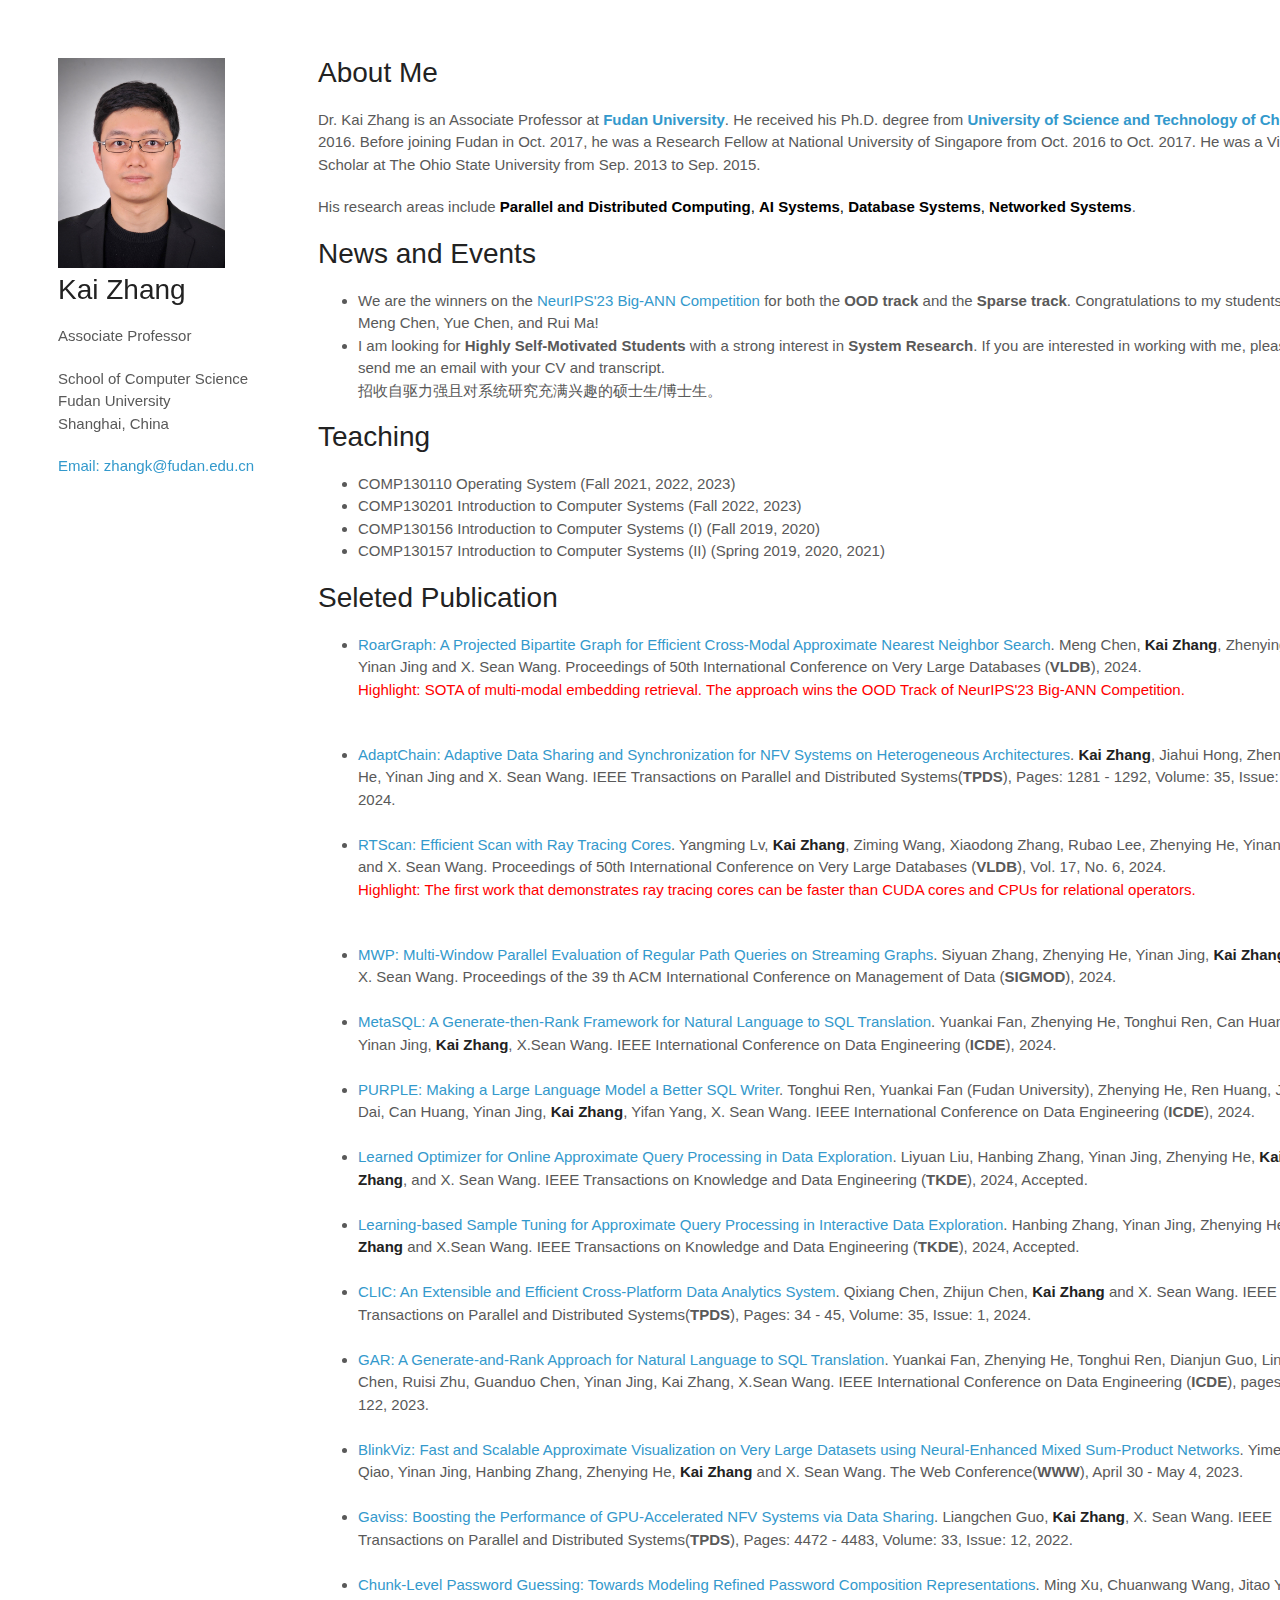
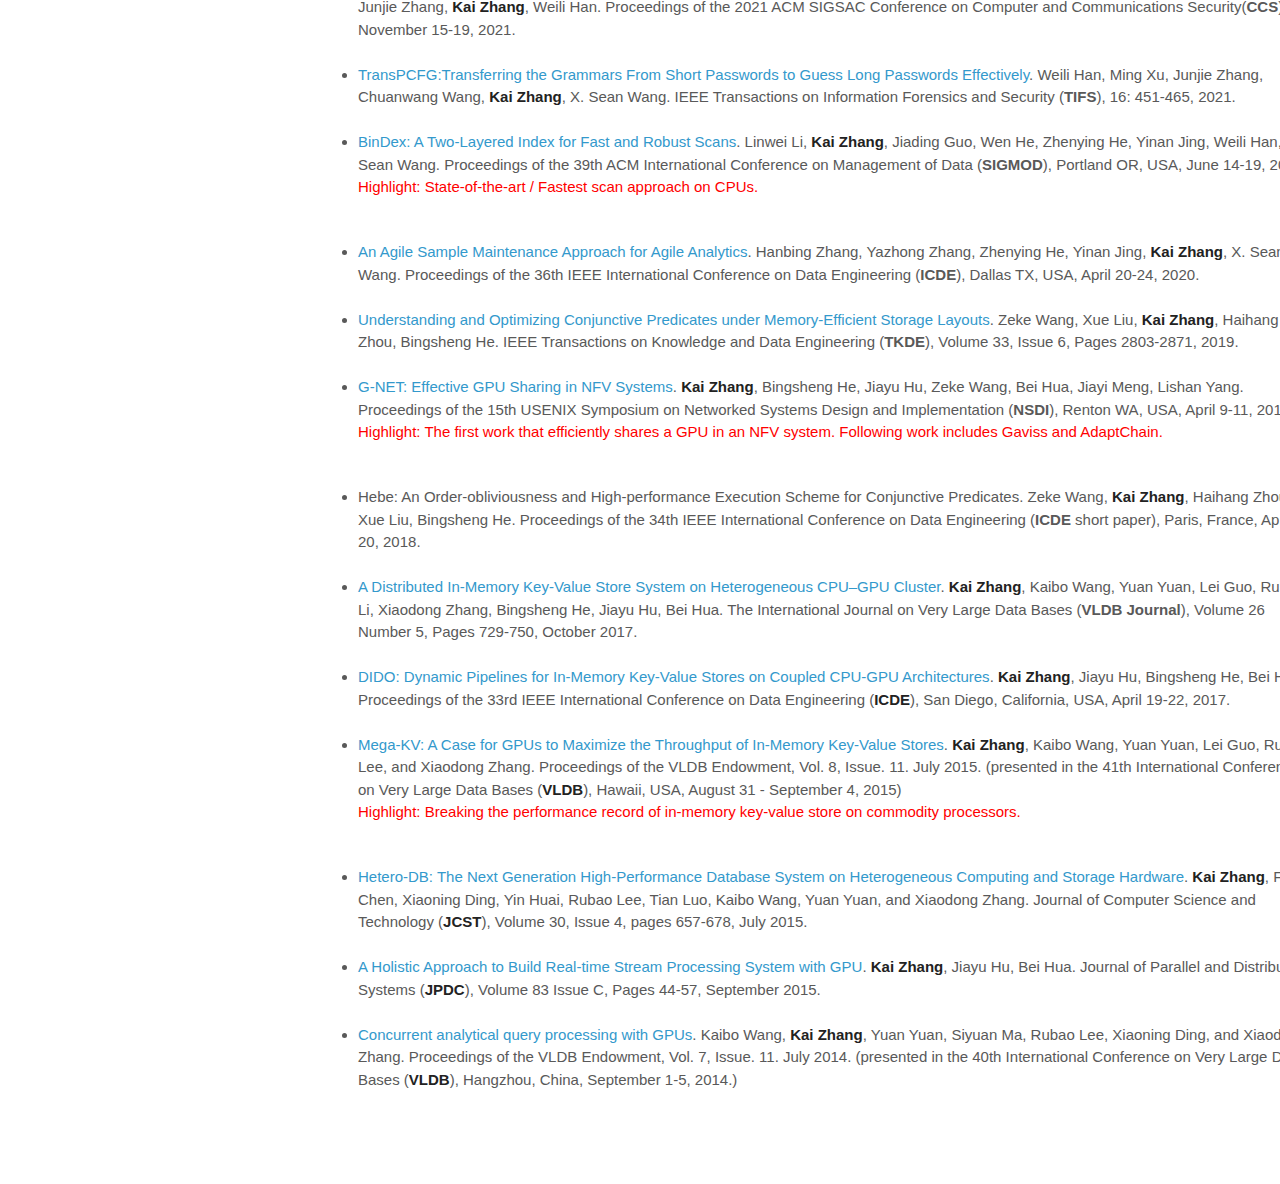
==== commit 8b739fa6: "update highlight" ====
--- a/index.html
+++ b/index.html
@@ -134,7 +134,7 @@
       <li> <a href="ICDE2017.pdf">DIDO: Dynamic Pipelines for In-Memory Key-Value Stores on Coupled CPU-GPU Architectures</a>. <strong>Kai Zhang</strong>, Jiayu Hu, Bingsheng He, Bei Hua. Proceedings of the 33rd IEEE International Conference on Data Engineering (<strong>ICDE</strong>), San Diego, California, USA, April 19-22, 2017. </li>
         <br />
         <li>  <a href="VLDB2015.pdf">Mega-KV: A Case for GPUs to Maximize the Throughput of In-Memory Key-Value Stores</a>. <strong>Kai Zhang</strong>, Kaibo Wang, Yuan Yuan, Lei Guo, Rubao Lee, and Xiaodong Zhang.  Proceedings of the VLDB Endowment, Vol. 8, Issue. 11. July 2015. (presented in the 41th International Conference on Very Large Data Bases (<strong>VLDB</strong>), Hawaii, USA, August 31 - September 4, 2015) 
-          <p style="color:red;"> Highlight: Breaking the performance record of in-memory key-value store performance on commodity processors.</p>
+          <p style="color:red;"> Highlight: Breaking the performance record of in-memory key-value store on commodity processors.</p>
         </li>
         <br />
   
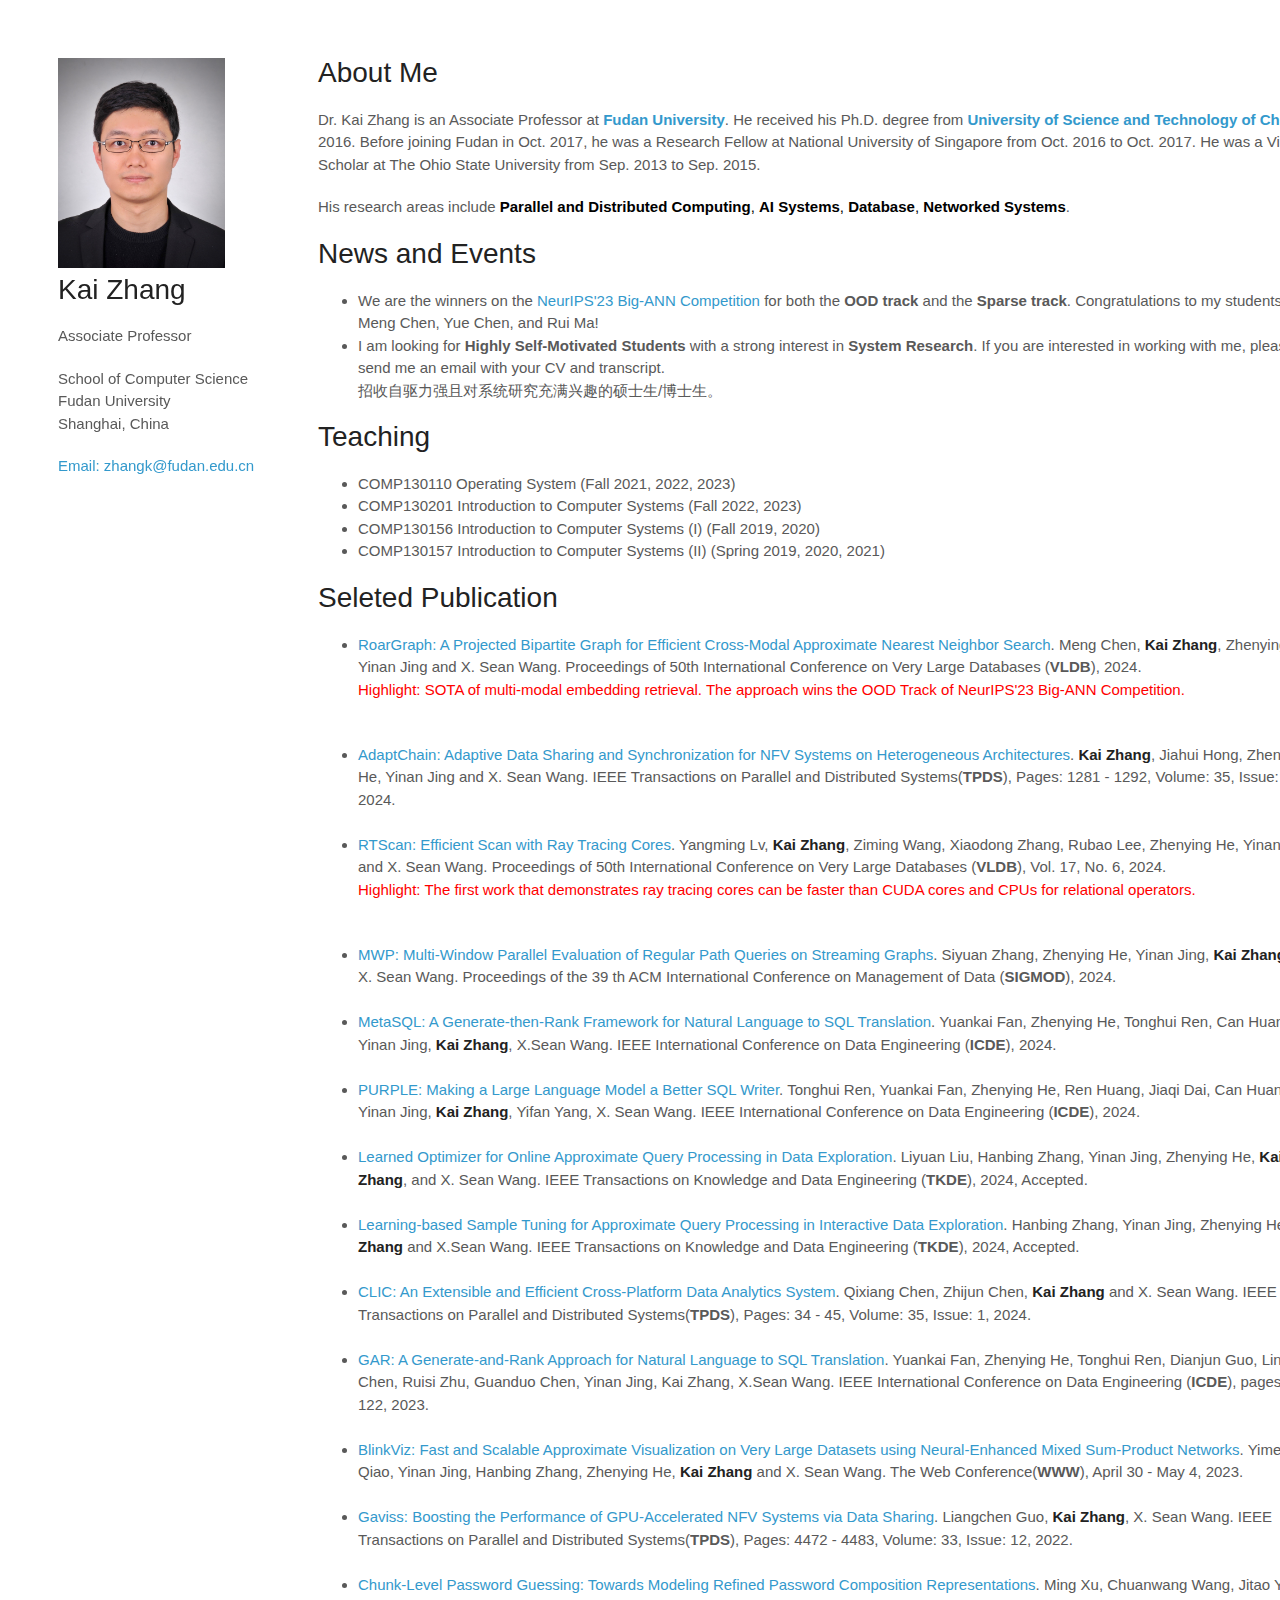
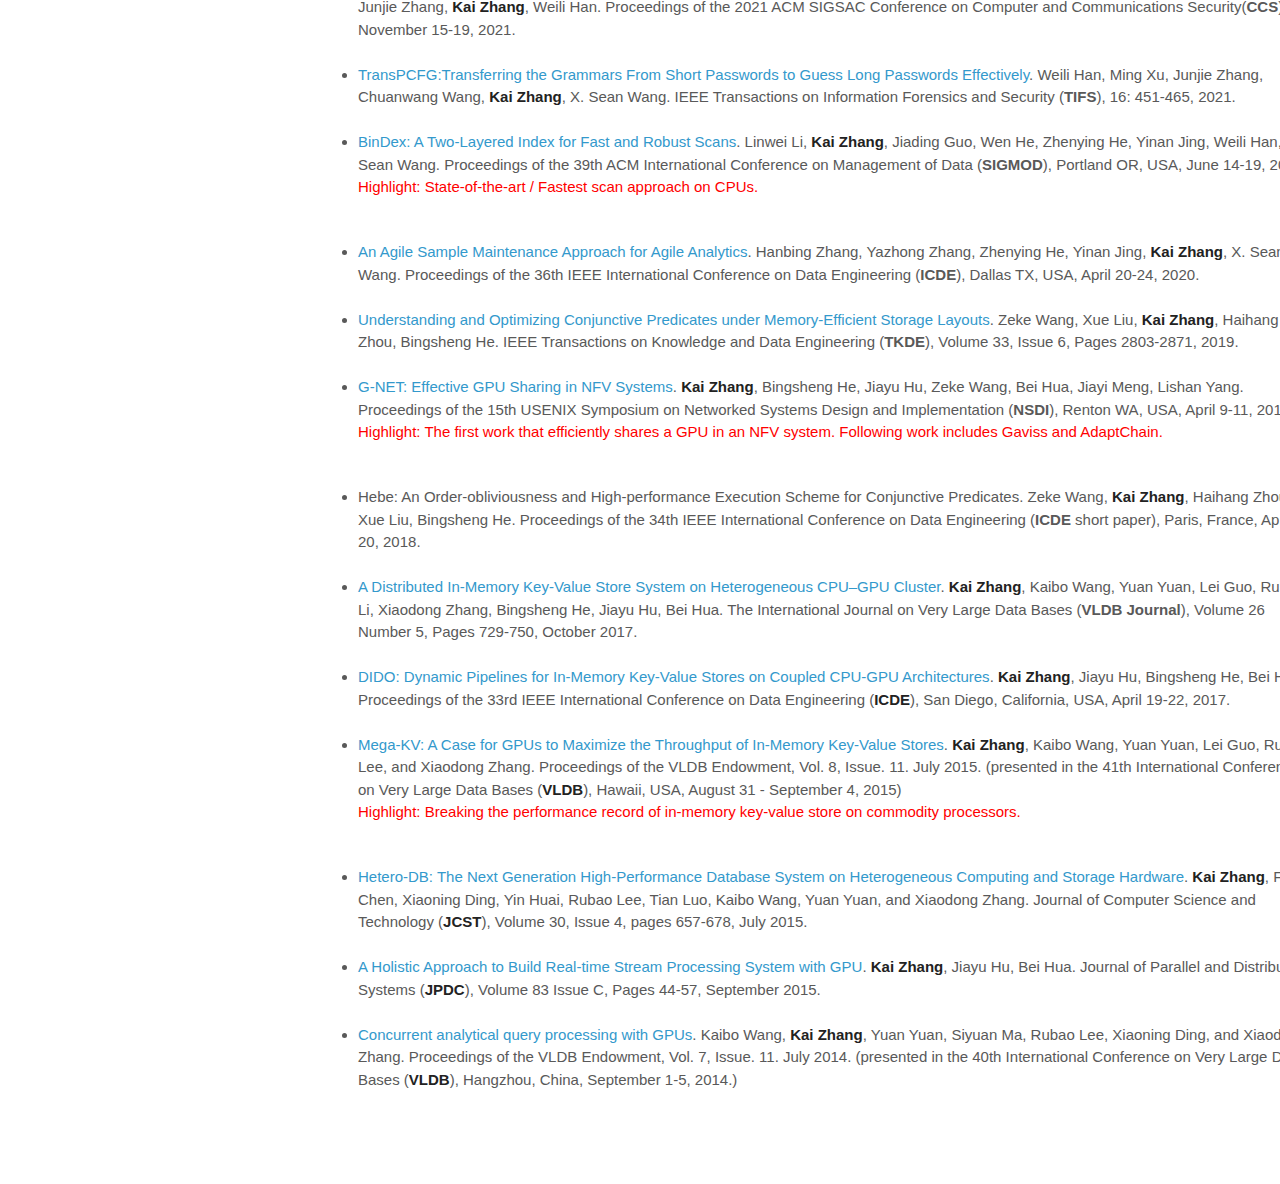
==== commit 5877f478: "update minor" ====
--- a/index.html
+++ b/index.html
@@ -30,7 +30,7 @@
         <p>
           Dr. Kai Zhang is an Associate Professor at <a href="http://www.fudan.edu.cn/"><b>Fudan University</b></a>. He received his Ph.D. degree from <a href="http://www.ustc.edu.cn/"><b>University of Science and Technology of China</b></a> in 2016. Before joining Fudan in Oct. 2017, he was a Research Fellow at National University of Singapore from Oct. 2016 to Oct. 2017. He was a Visiting Scholar at The Ohio State University from Sep. 2013 to Sep. 2015.</p>
           <p>
-          His research areas include  <font color="black"><b>Parallel and Distributed Computing</b>, <b>AI Systems</b>, <b>Database Systems</b>, <b>Networked Systems</b></font>.
+          His research areas include  <font color="black"><b>Parallel and Distributed Computing</b>, <b>AI Systems</b>, <b>Database</b>, <b>Networked Systems</b></font>.
         </p>
 
         <h1>News and Events</h1>
@@ -72,7 +72,7 @@
           </li>
           <br />
 
-          <li > <a href="Purple2024.pdf">PURPLE: Making a Large Language Model a Better SQL Writer</a>. Tonghui Ren, Yuankai Fan (Fudan University), Zhenying He, Ren Huang, Jiaqi Dai, Can Huang, Yinan Jing, <strong>Kai Zhang</strong>, Yifan Yang, X. Sean Wang.  IEEE International Conference on Data Engineering (<b>ICDE</b>), 2024.
+          <li > <a href="Purple2024.pdf">PURPLE: Making a Large Language Model a Better SQL Writer</a>. Tonghui Ren, Yuankai Fan, Zhenying He, Ren Huang, Jiaqi Dai, Can Huang, Yinan Jing, <strong>Kai Zhang</strong>, Yifan Yang, X. Sean Wang.  IEEE International Conference on Data Engineering (<b>ICDE</b>), 2024.
           </li>
           <br />
 
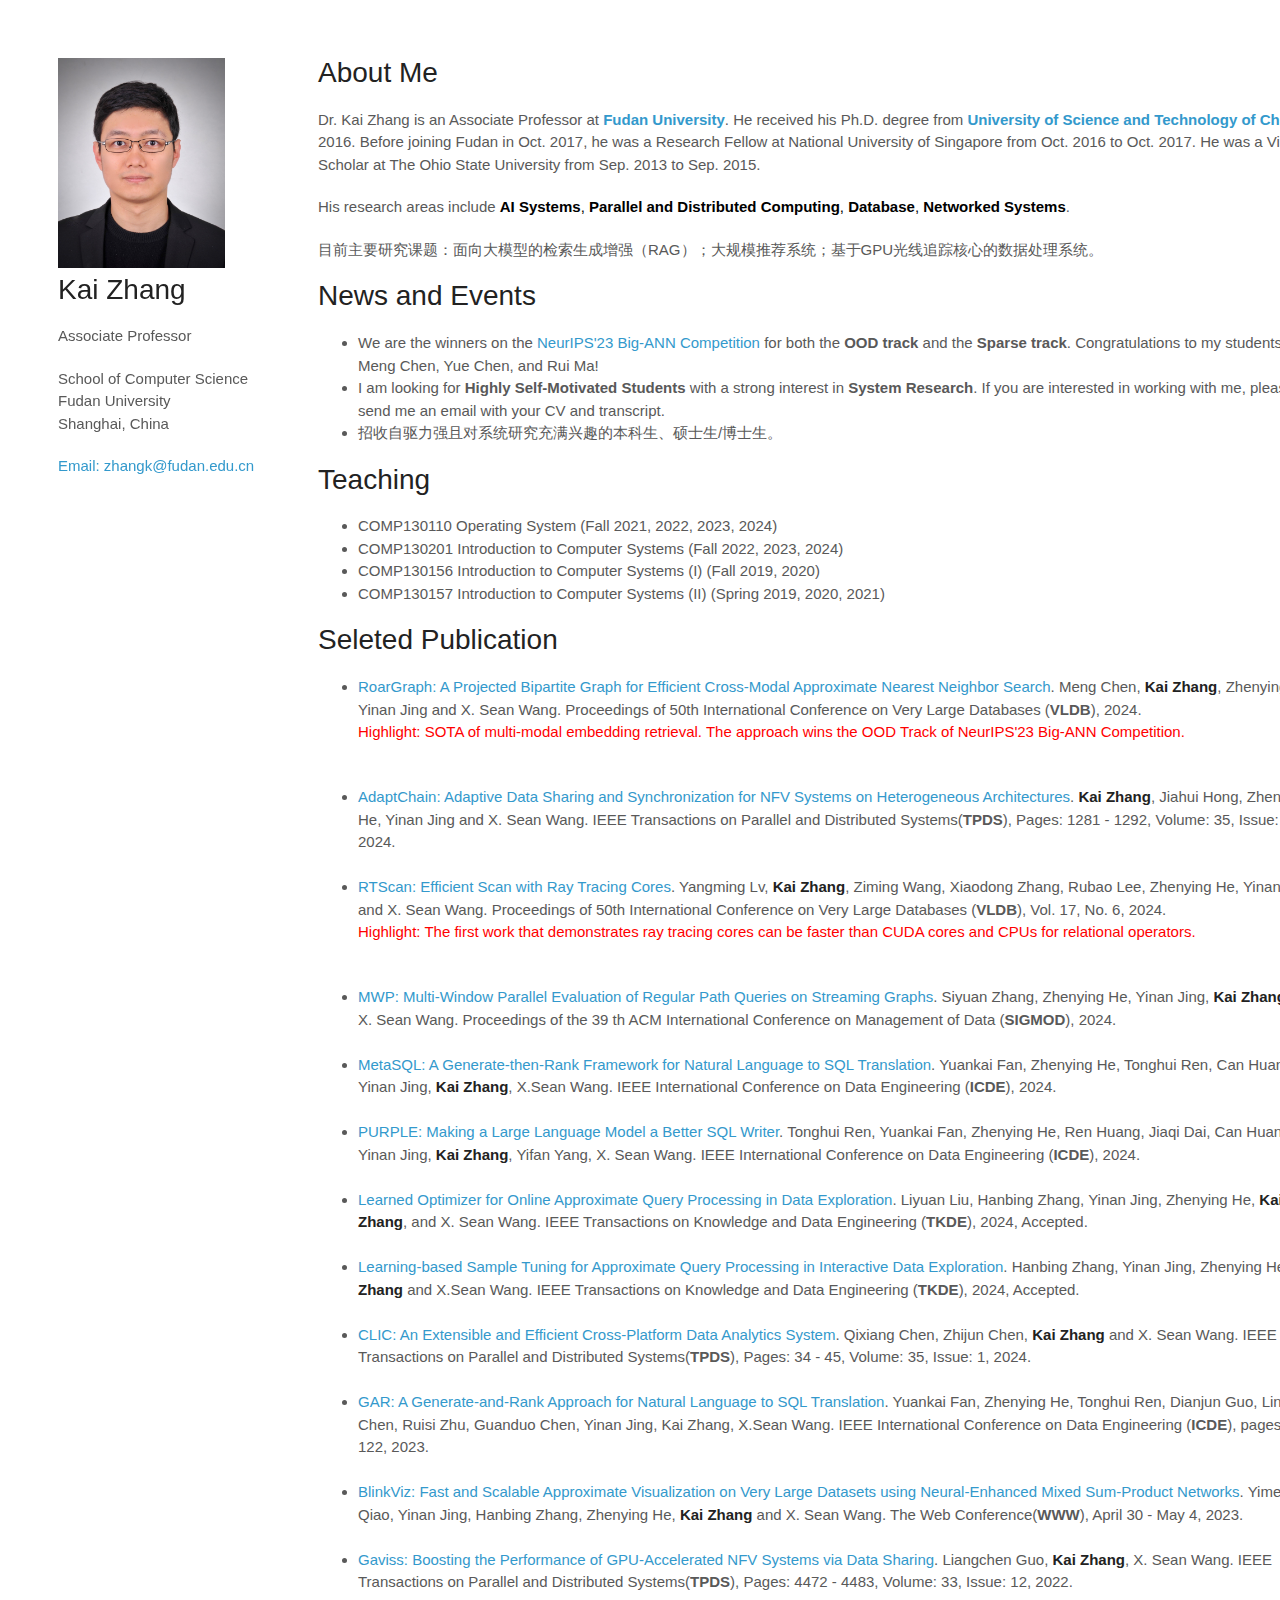
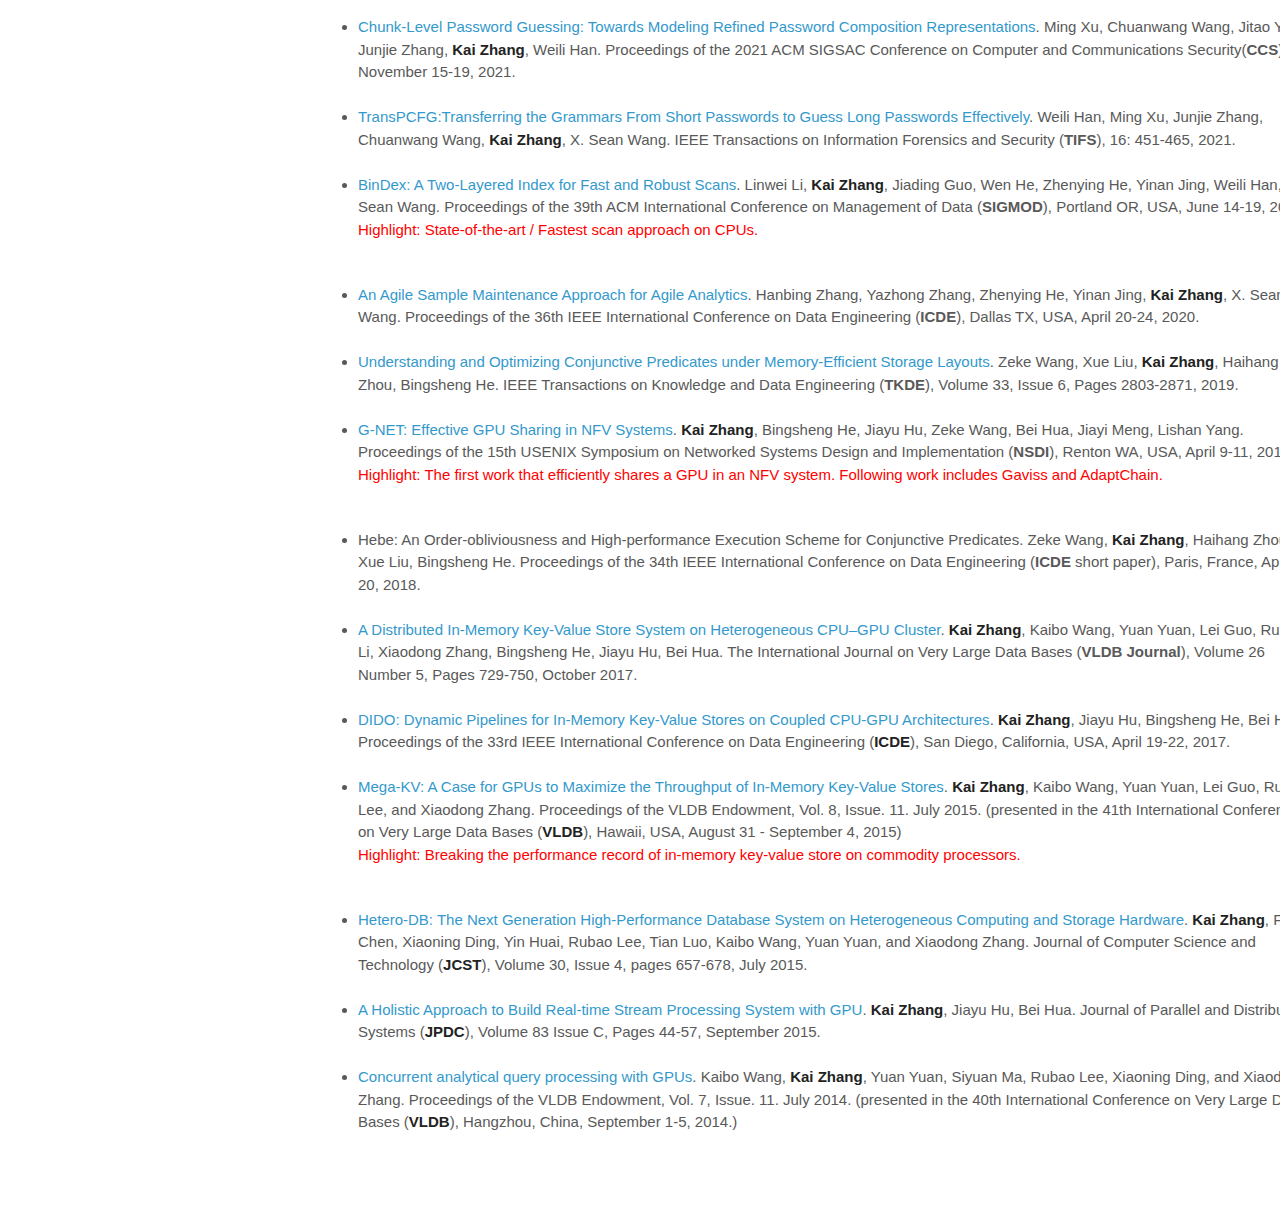
==== commit aa33300d: "2024.8.1" ====
--- a/index.html
+++ b/index.html
@@ -30,20 +30,26 @@
         <p>
           Dr. Kai Zhang is an Associate Professor at <a href="http://www.fudan.edu.cn/"><b>Fudan University</b></a>. He received his Ph.D. degree from <a href="http://www.ustc.edu.cn/"><b>University of Science and Technology of China</b></a> in 2016. Before joining Fudan in Oct. 2017, he was a Research Fellow at National University of Singapore from Oct. 2016 to Oct. 2017. He was a Visiting Scholar at The Ohio State University from Sep. 2013 to Sep. 2015.</p>
           <p>
-          His research areas include  <font color="black"><b>Parallel and Distributed Computing</b>, <b>AI Systems</b>, <b>Database</b>, <b>Networked Systems</b></font>.
+          His research areas include  <font color="black"><b>AI Systems</b>, <b>Parallel and Distributed Computing</b>,  <b>Database</b>, <b>Networked Systems</b></font>.
         </p>
+
+        <p>
+          目前主要研究课题：面向大模型的检索生成增强（RAG）；大规模推荐系统；基于GPU光线追踪核心的数据处理系统。
+          </p>
 
         <h1>News and Events</h1>
 
           <ul>
             <li>We are the winners on the <a href="https://big-ann-benchmarks.com/neurips23.html">NeurIPS'23 Big-ANN Competition</a> for both the <b>OOD track</b> and the <b>Sparse track</b>. Congratulations to my students Meng Chen, Yue Chen, and Rui Ma!  </li>
-            <li>I am looking for <b>Highly Self-Motivated Students</b> with a strong interest in <b>System Research</b>. If you are interested in working with me, please send me an email with your CV and transcript. <br />招收自驱力强且对系统研究充满兴趣的硕士生/博士生。</li>
+            <li>I am looking for <b>Highly Self-Motivated Students</b> with a strong interest in <b>System Research</b>. If you are interested in working with me, please send me an email with your CV and transcript. <br /></li>
+
+            <li>招收自驱力强且对系统研究充满兴趣的本科生、硕士生/博士生。</li>
           </ul>
 
         <h1>Teaching</h1>
         <ul>
-          <li>COMP130110 Operating System (Fall 2021, 2022, 2023)</li>
-          <li>COMP130201 Introduction to Computer Systems (Fall 2022, 2023)</li>
+          <li>COMP130110 Operating System (Fall 2021, 2022, 2023, 2024)</li>
+          <li>COMP130201 Introduction to Computer Systems (Fall 2022, 2023, 2024)</li>
           <li>COMP130156 Introduction to Computer Systems (I) (Fall 2019, 2020)</li>
           <li>COMP130157 Introduction to Computer Systems (II) (Spring 2019, 2020, 2021)</li>
         </ul>
@@ -52,7 +58,7 @@
 
         <ul>
 
-          <li > <a href="">RoarGraph: A Projected Bipartite Graph for Efficient Cross-Modal Approximate Nearest Neighbor Search</a>. Meng Chen, <strong>Kai Zhang</strong>, Zhenying He, Yinan Jing and X. Sean Wang. Proceedings of 50th International Conference on Very Large Databases (<b>VLDB</b>), 2024. <p style="color:red;"> Highlight: SOTA of multi-modal embedding retrieval. The approach wins the OOD Track of NeurIPS'23 Big-ANN Competition.</p>
+          <li > <a href="RoarGraph-VLDB2024.pdf">RoarGraph: A Projected Bipartite Graph for Efficient Cross-Modal Approximate Nearest Neighbor Search</a>. Meng Chen, <strong>Kai Zhang</strong>, Zhenying He, Yinan Jing and X. Sean Wang. Proceedings of 50th International Conference on Very Large Databases (<b>VLDB</b>), 2024. <p style="color:red;"> Highlight: SOTA of multi-modal embedding retrieval. The approach wins the OOD Track of NeurIPS'23 Big-ANN Competition.</p>
           </li>
           <br />
 
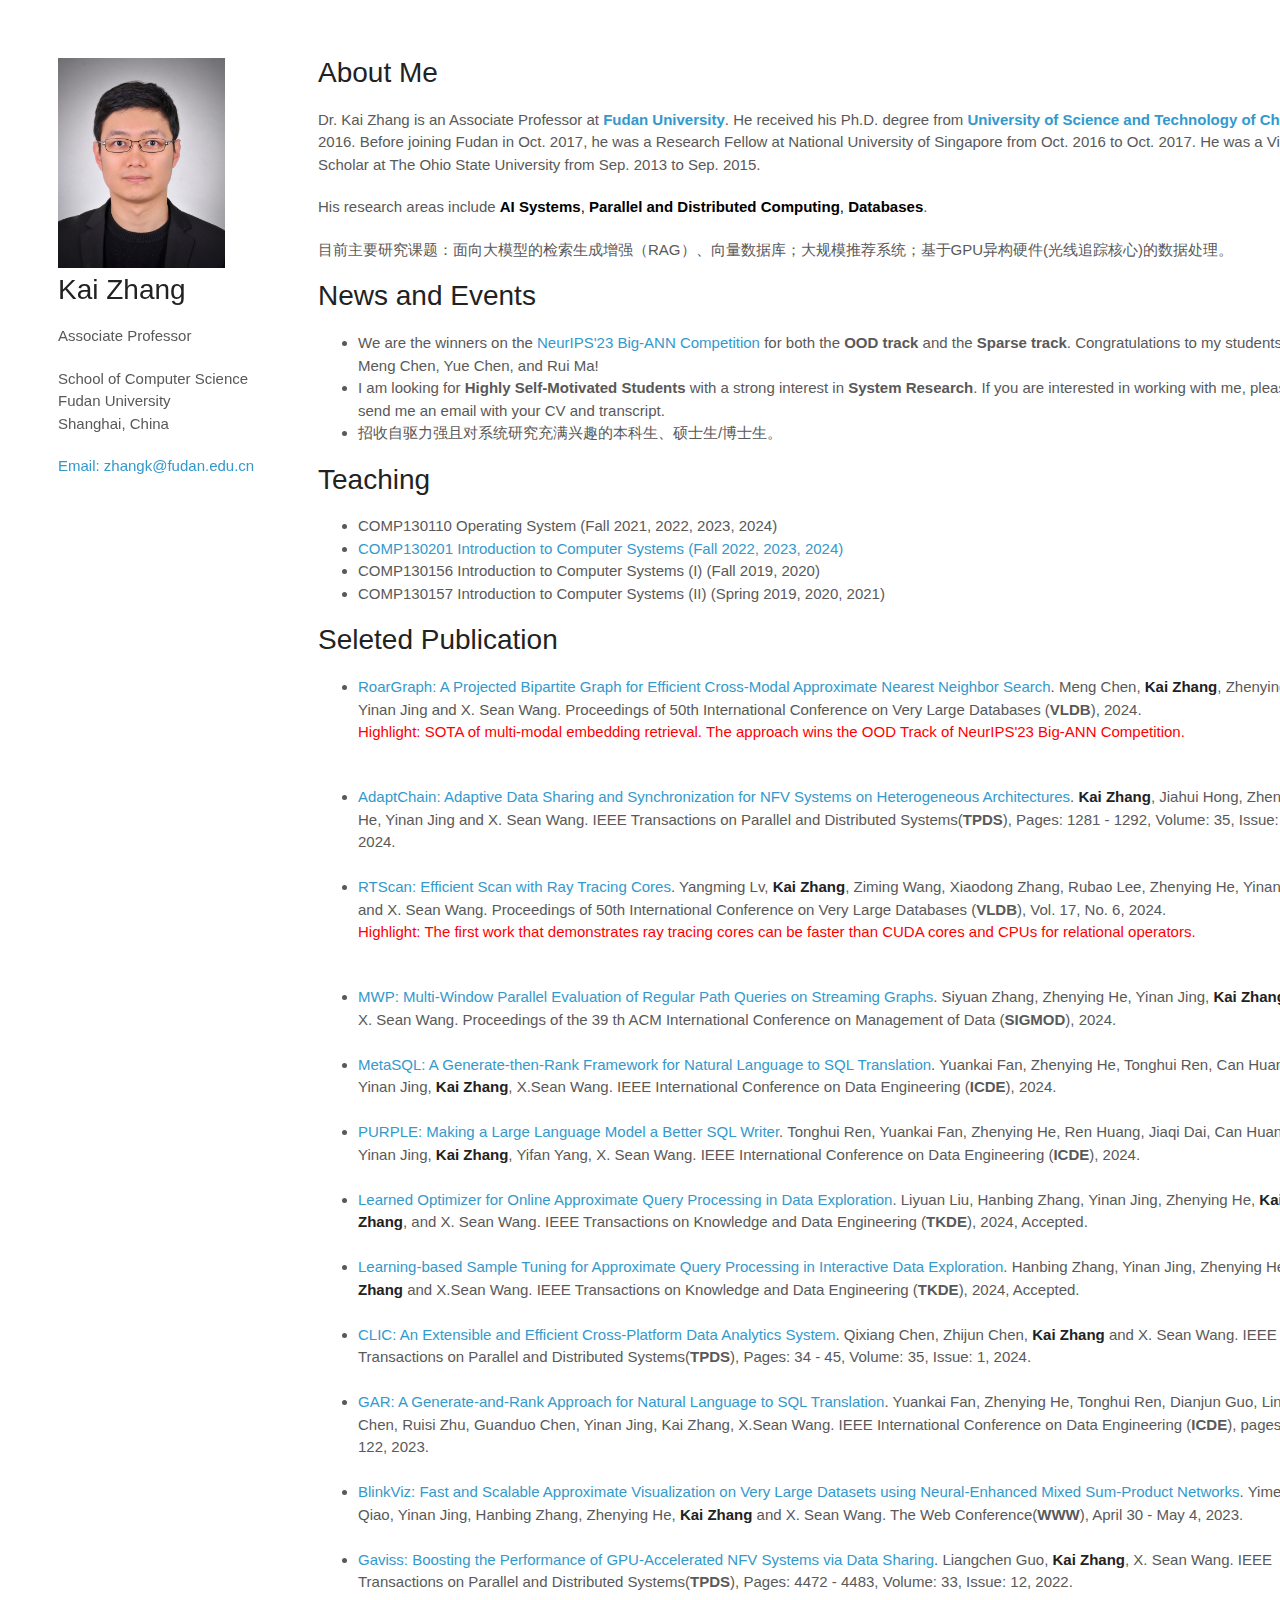
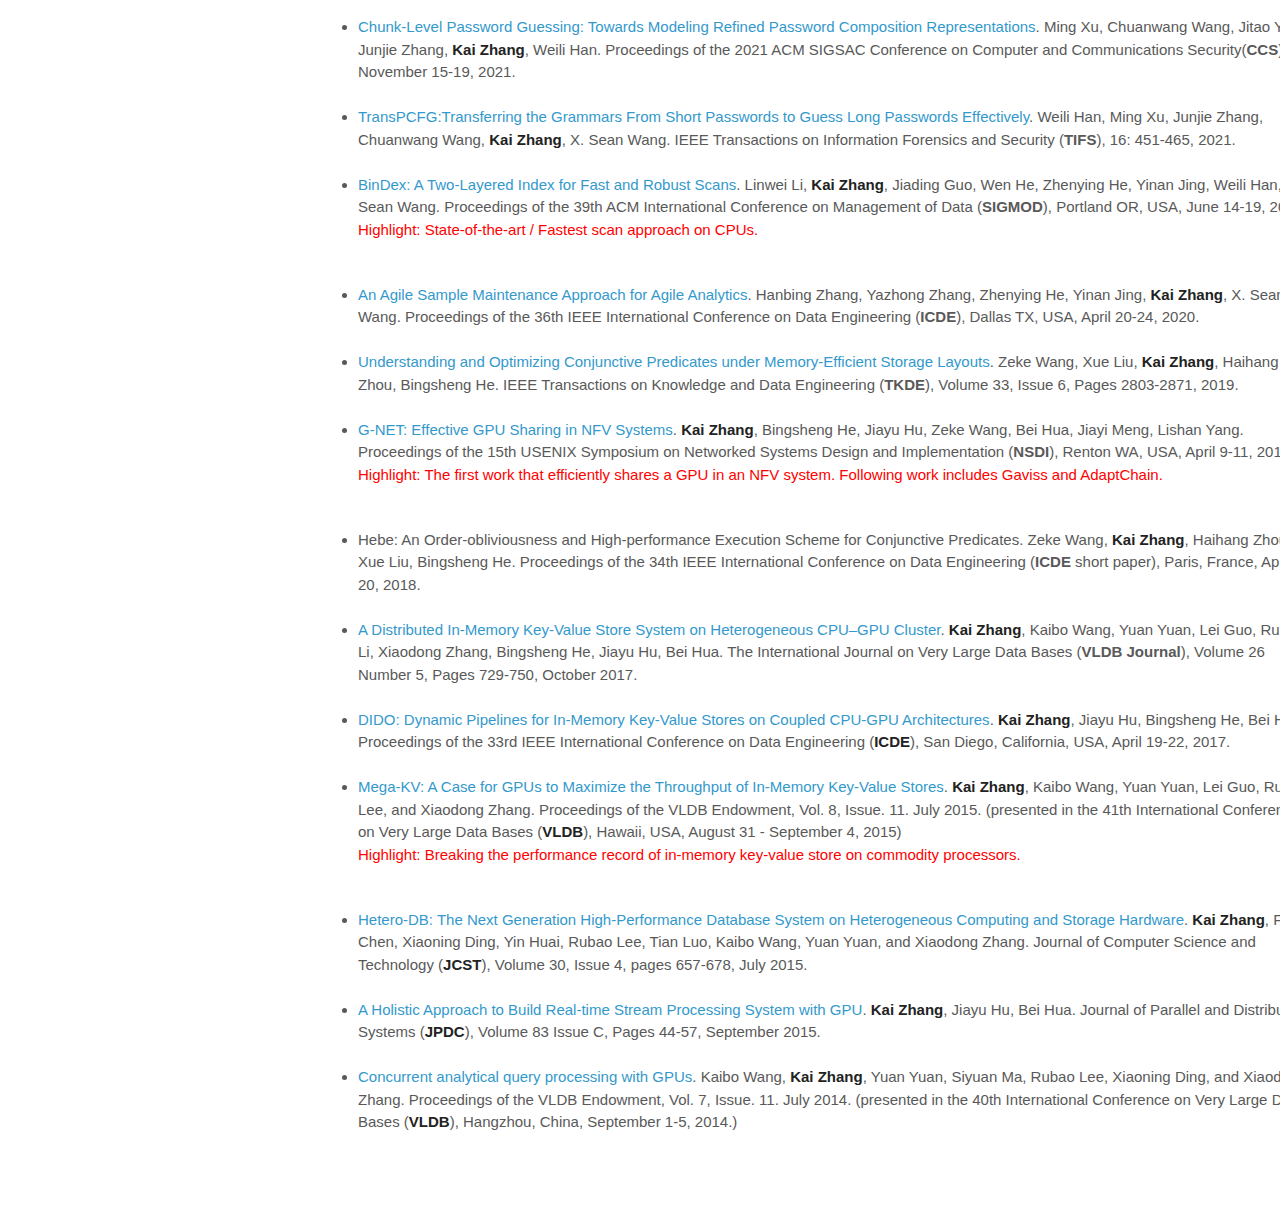
==== commit a8de5b31: "add ics homepage" ====
--- a/index.html
+++ b/index.html
@@ -30,11 +30,11 @@
         <p>
           Dr. Kai Zhang is an Associate Professor at <a href="http://www.fudan.edu.cn/"><b>Fudan University</b></a>. He received his Ph.D. degree from <a href="http://www.ustc.edu.cn/"><b>University of Science and Technology of China</b></a> in 2016. Before joining Fudan in Oct. 2017, he was a Research Fellow at National University of Singapore from Oct. 2016 to Oct. 2017. He was a Visiting Scholar at The Ohio State University from Sep. 2013 to Sep. 2015.</p>
           <p>
-          His research areas include  <font color="black"><b>AI Systems</b>, <b>Parallel and Distributed Computing</b>,  <b>Database</b>, <b>Networked Systems</b></font>.
+          His research areas include  <font color="black"><b>AI Systems</b>, <b>Parallel and Distributed Computing</b>,  <b>Databases</b></font>.
         </p>
 
         <p>
-          目前主要研究课题：面向大模型的检索生成增强（RAG）；大规模推荐系统；基于GPU光线追踪核心的数据处理系统。
+          目前主要研究课题：面向大模型的检索生成增强（RAG）、向量数据库；大规模推荐系统；基于GPU异构硬件(光线追踪核心)的数据处理。
           </p>
 
         <h1>News and Events</h1>
@@ -49,7 +49,7 @@
         <h1>Teaching</h1>
         <ul>
           <li>COMP130110 Operating System (Fall 2021, 2022, 2023, 2024)</li>
-          <li>COMP130201 Introduction to Computer Systems (Fall 2022, 2023, 2024)</li>
+          <li><a href=ics.html>COMP130201 Introduction to Computer Systems (Fall 2022, 2023, 2024)</a></li>
           <li>COMP130156 Introduction to Computer Systems (I) (Fall 2019, 2020)</li>
           <li>COMP130157 Introduction to Computer Systems (II) (Spring 2019, 2020, 2021)</li>
         </ul>
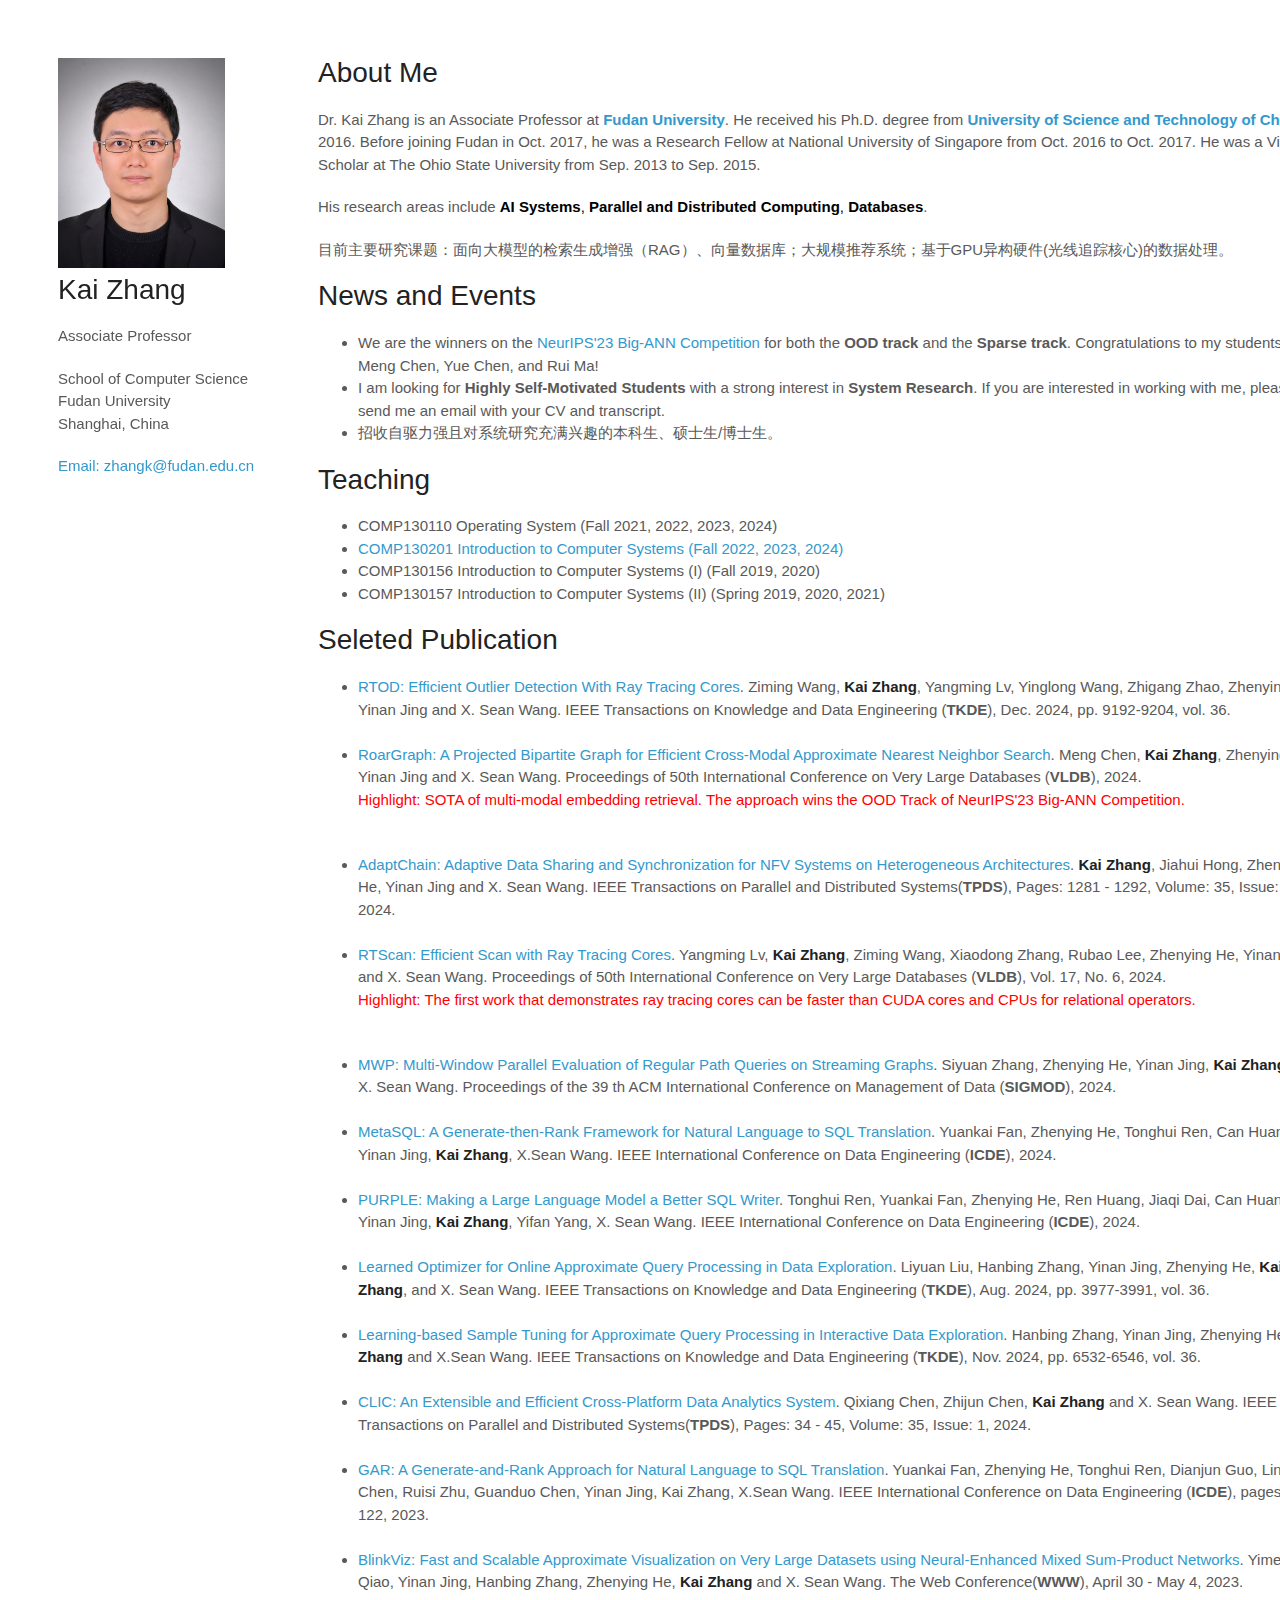
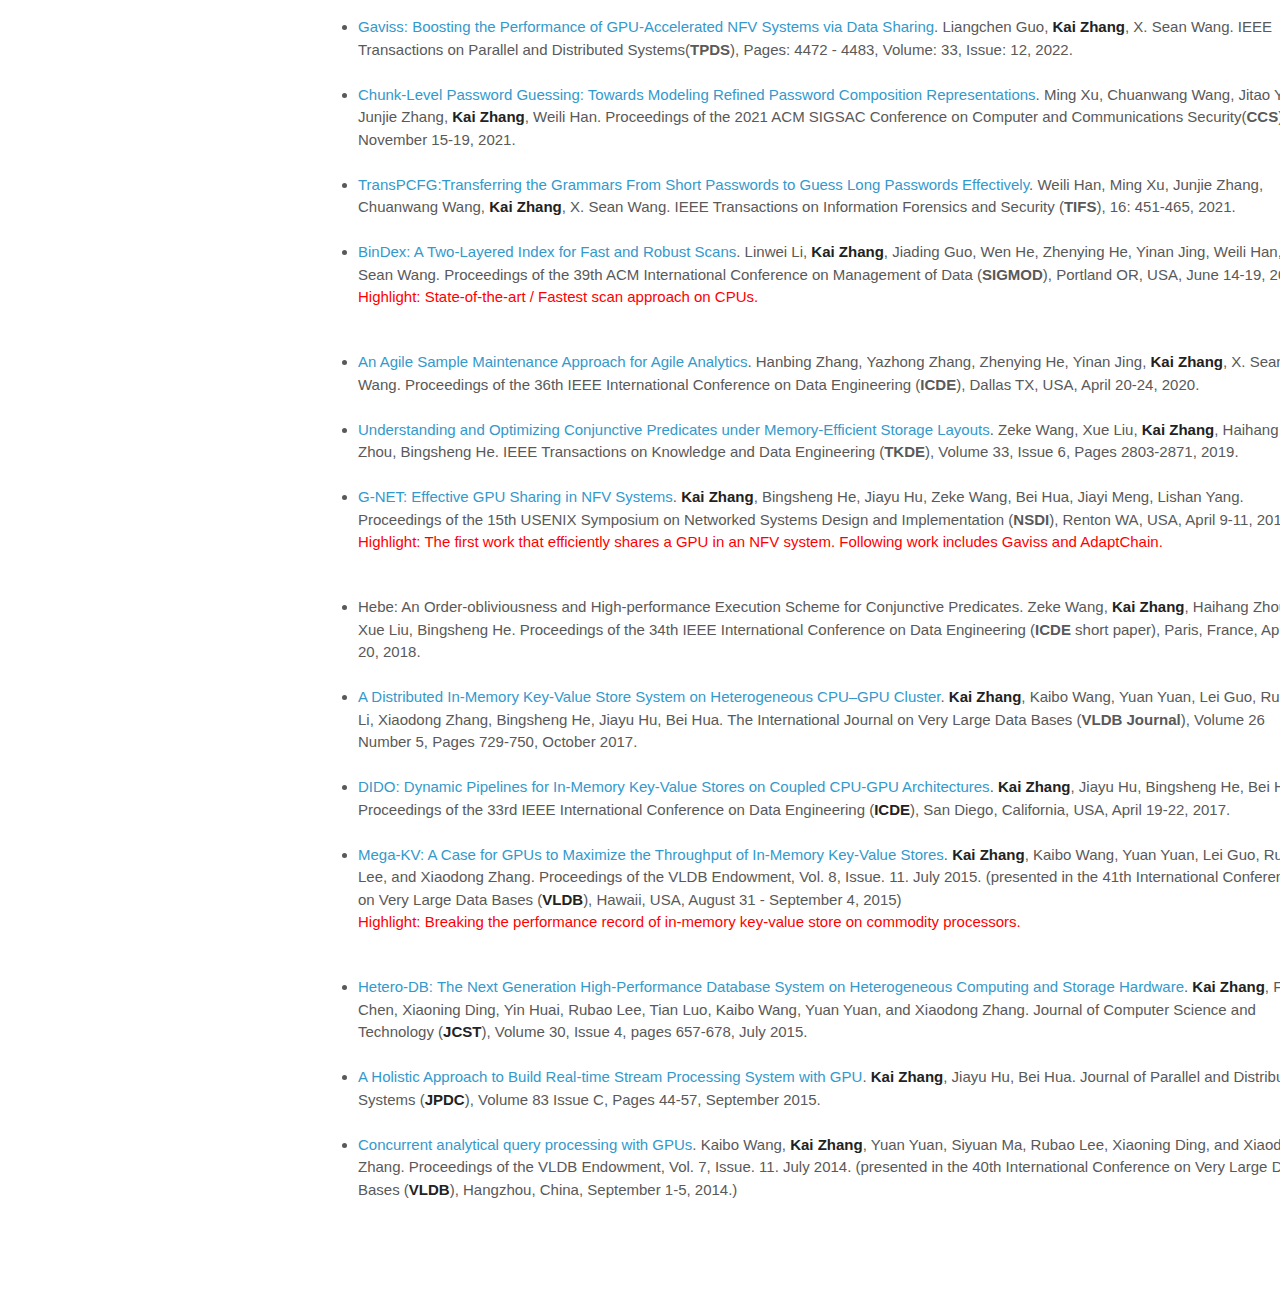
==== commit 364aa130: "update" ====
--- a/index.html
+++ b/index.html
@@ -58,6 +58,10 @@
 
         <ul>
 
+          <li > <a href="RTOD-TKDE2024.pdf">RTOD: Efficient Outlier Detection With Ray Tracing Cores</a>. Ziming Wang, <strong>Kai Zhang</strong>, Yangming Lv, Yinglong Wang, Zhigang Zhao, Zhenying He, Yinan Jing and X. Sean Wang. IEEE Transactions on Knowledge and Data Engineering (<b>TKDE</b>), Dec. 2024, pp. 9192-9204, vol. 36. 
+          </li>
+          <br />
+
           <li > <a href="RoarGraph-VLDB2024.pdf">RoarGraph: A Projected Bipartite Graph for Efficient Cross-Modal Approximate Nearest Neighbor Search</a>. Meng Chen, <strong>Kai Zhang</strong>, Zhenying He, Yinan Jing and X. Sean Wang. Proceedings of 50th International Conference on Very Large Databases (<b>VLDB</b>), 2024. <p style="color:red;"> Highlight: SOTA of multi-modal embedding retrieval. The approach wins the OOD Track of NeurIPS'23 Big-ANN Competition.</p>
           </li>
           <br />
@@ -82,11 +86,11 @@
           </li>
           <br />
 
-          <li > <a href="">Learned Optimizer for Online Approximate Query Processing in Data Exploration</a>. Liyuan Liu, Hanbing Zhang, Yinan Jing, Zhenying He, <strong>Kai Zhang</strong>, and X. Sean Wang.  IEEE Transactions on Knowledge and Data Engineering (<b>TKDE</b>), 2024, Accepted.
+          <li > <a href="">Learned Optimizer for Online Approximate Query Processing in Data Exploration</a>. Liyuan Liu, Hanbing Zhang, Yinan Jing, Zhenying He, <strong>Kai Zhang</strong>, and X. Sean Wang.  IEEE Transactions on Knowledge and Data Engineering (<b>TKDE</b>), Aug. 2024, pp. 3977-3991, vol. 36.
           </li>
           <br />
   
-          <li > <a href="HB-TKDE2024.pdf">Learning-based Sample Tuning for Approximate Query Processing in Interactive Data Exploration</a>. Hanbing Zhang, Yinan Jing, Zhenying He, <strong>Kai Zhang</strong> and X.Sean Wang. IEEE Transactions on Knowledge and Data Engineering (<b>TKDE</b>), 2024, Accepted.
+          <li > <a href="HB-TKDE2024.pdf">Learning-based Sample Tuning for Approximate Query Processing in Interactive Data Exploration</a>. Hanbing Zhang, Yinan Jing, Zhenying He, <strong>Kai Zhang</strong> and X.Sean Wang. IEEE Transactions on Knowledge and Data Engineering (<b>TKDE</b>), Nov. 2024, pp. 6532-6546, vol. 36.
           </li>
           <br />
   
